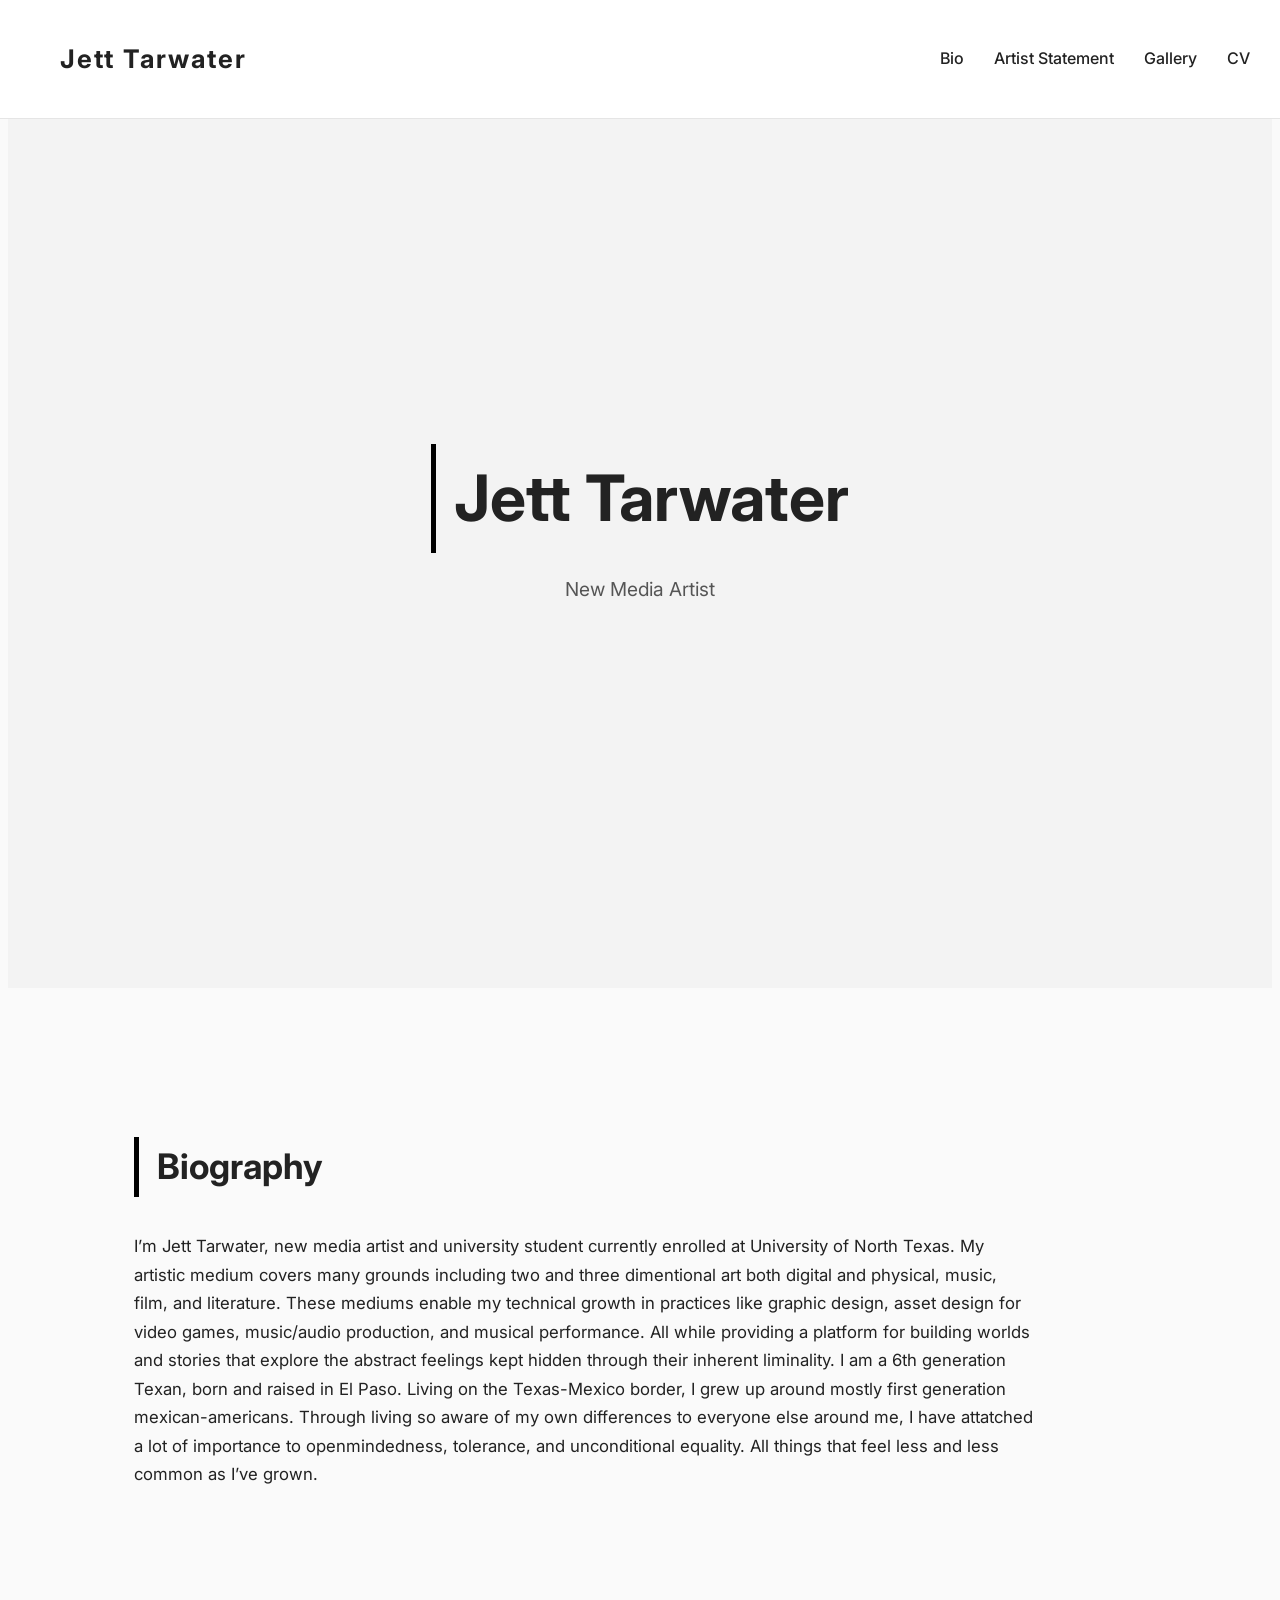
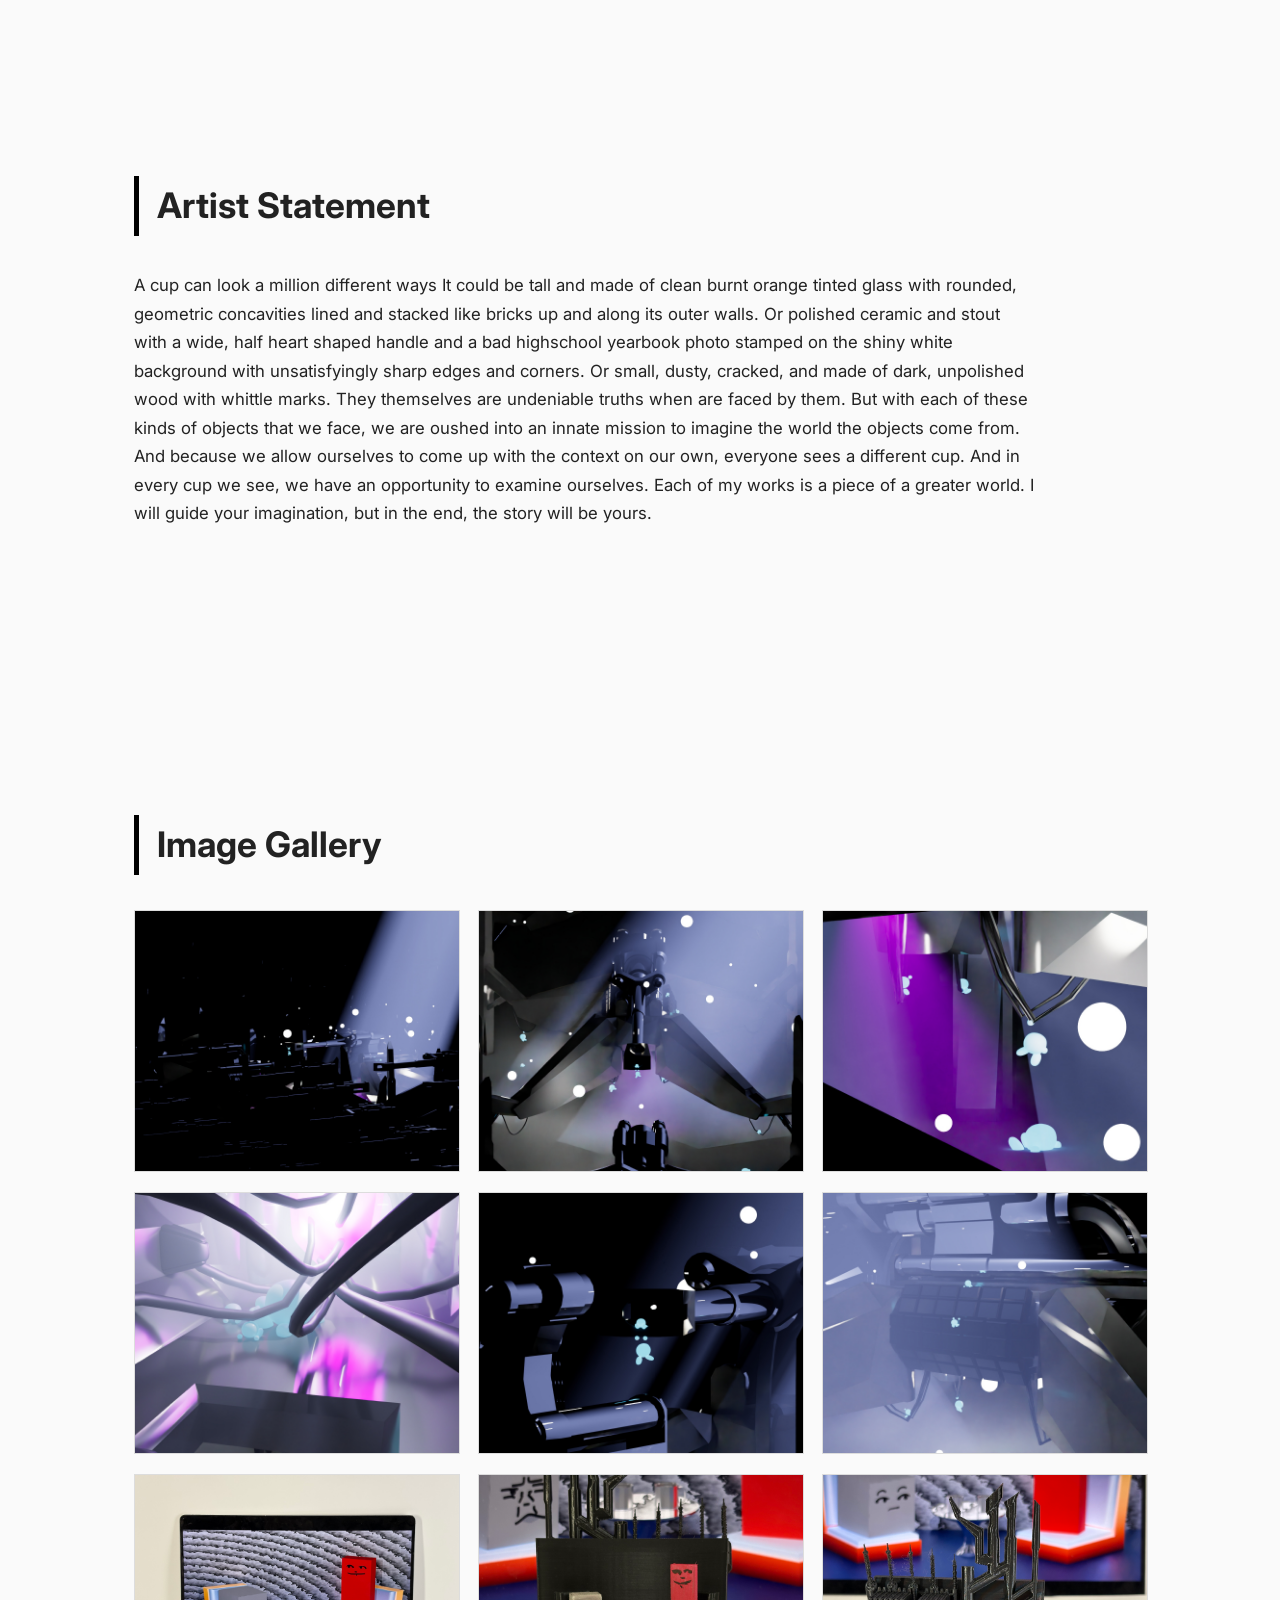
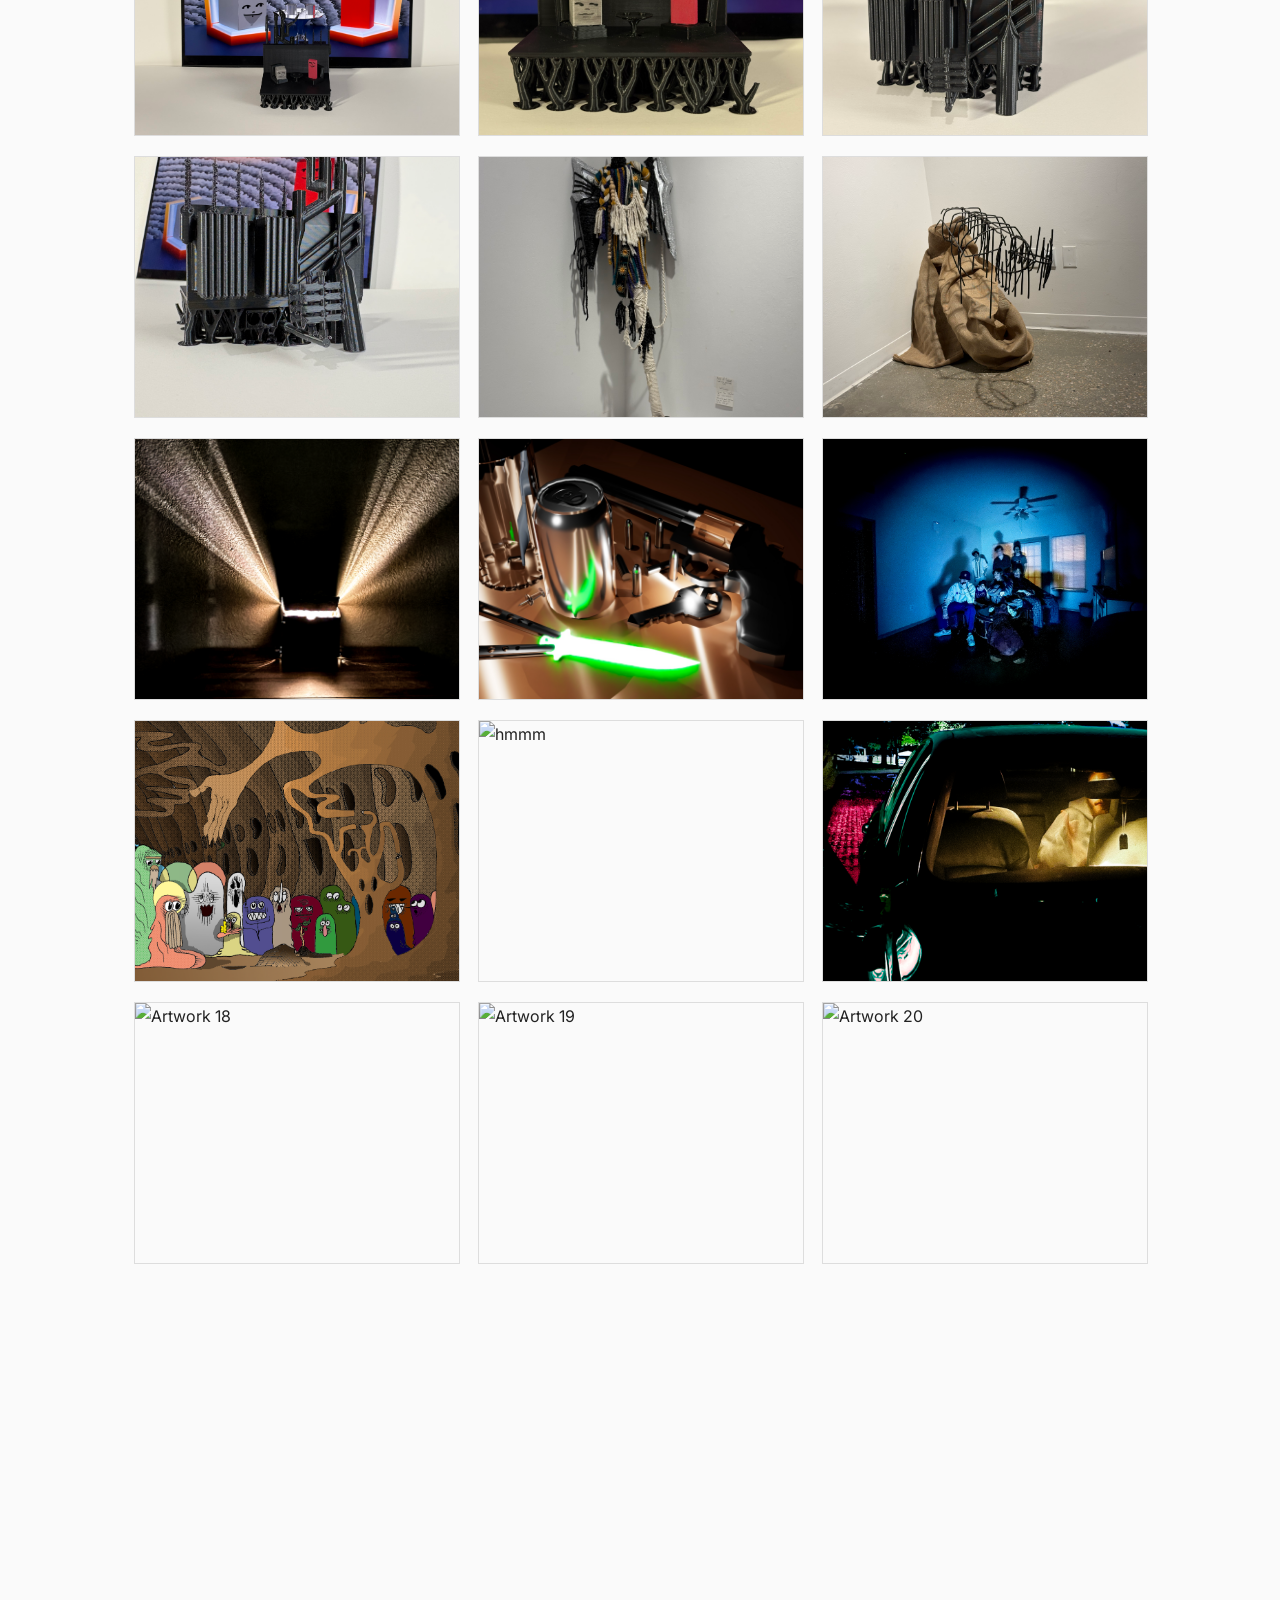
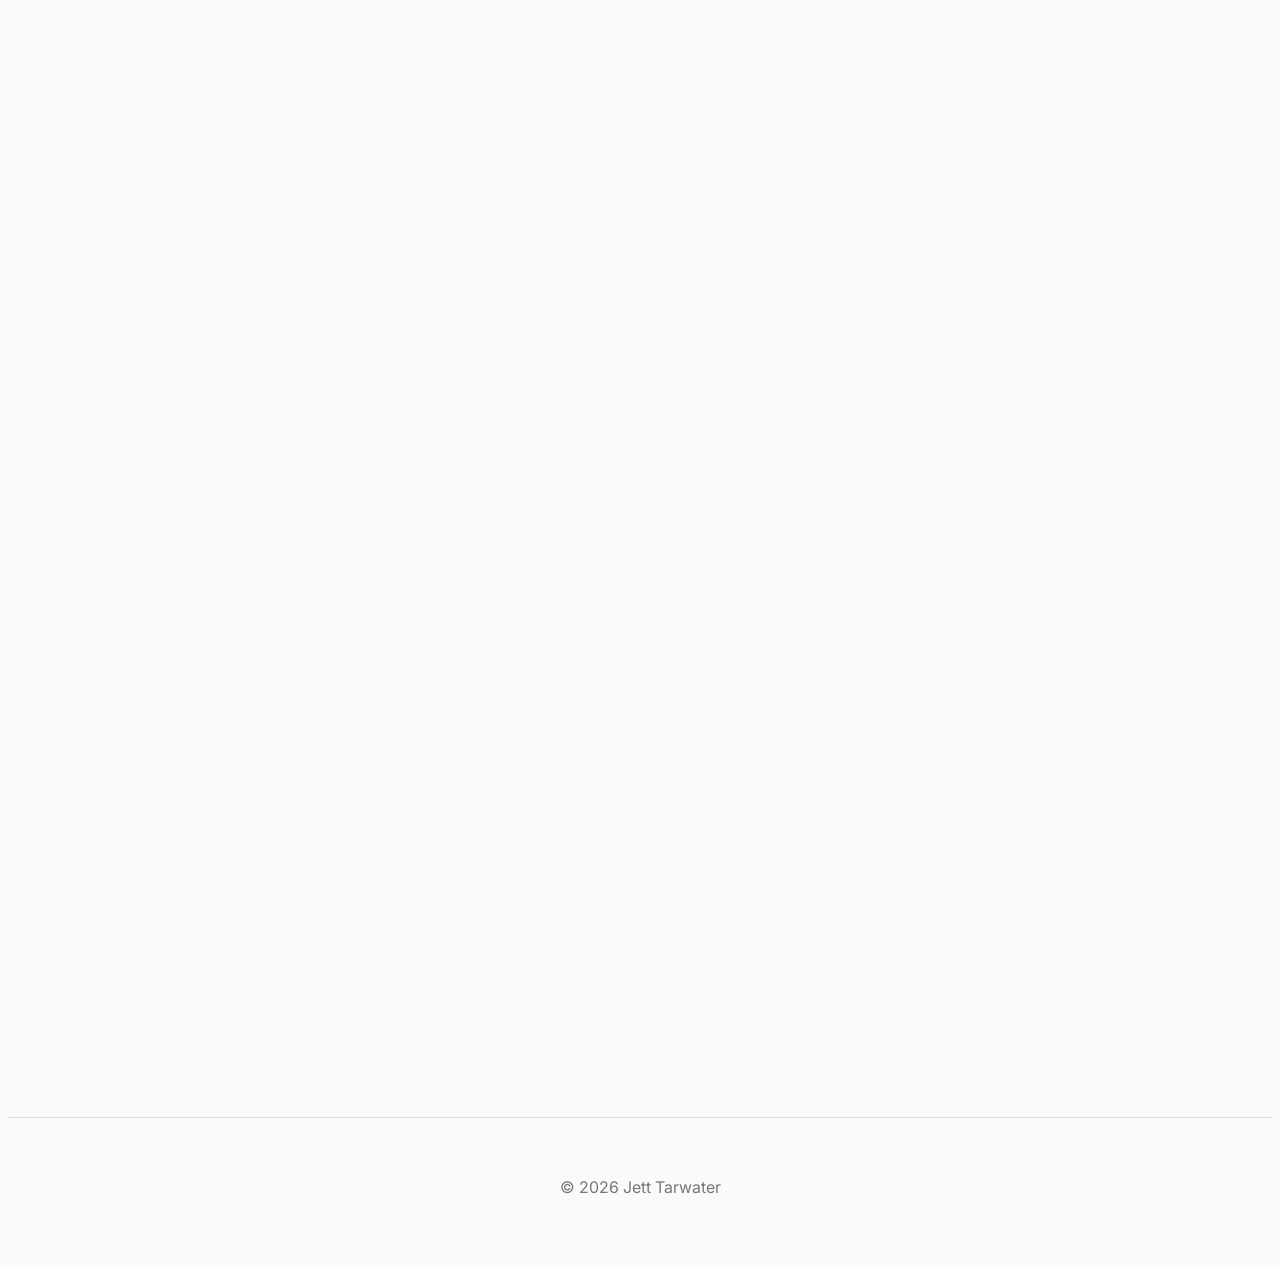
==== index.html @ 40368469 "hmmm work" ====
<!DOCTYPE html>
<html lang="en">
<head>
    <meta charset="UTF-8">
    <meta name="viewport" content="width=device-width, initial-scale=1.0">
    <title>Jett Tarwater | Artist Portfolio</title>

    <link rel="stylesheet" href="style.css">

    <link rel="preconnect" href="https://fonts.googleapis.com">
    <link rel="preconnect" href="https://fonts.gstatic.com" crossorigin>

    <link href="https://fonts.googleapis.com/css2?family=Inter:wght@300;400;600;700&display=swap" rel="stylesheet">
</head>

<body>

<header>

    <h1>Jett Tarwater</h1>

    <nav>

        <a href="#bio">Bio</a>

        <a href="#statement">Artist Statement</a>

        <a href="#gallery">Gallery</a>

        <a href="#cv">CV</a>

        <a href="#contact">Contact</a>

    </nav>

</header>


<section class="hero">

    <div class="hero-text">

        <h2>Jett Tarwater</h2>

        <p>
            New Media Artist
        </p>

    </div>

</section>


<section id="bio">

<h2>Biography</h2>

<p>

I’m Jett Tarwater, new media artist and university student currently 
enrolled at University of North Texas. My artistic medium covers many 
grounds including two and three dimentional art both digital and 
physical, music, film, and literature. These mediums enable my technical 
growth in practices like graphic design, asset design for video games, 
music/audio production, and musical performance. All while providing a
platform for building worlds and stories that explore the abstract 
feelings kept hidden through their inherent liminality.
    
I am a 6th generation Texan, born and raised in El Paso. Living on the 
Texas-Mexico border, I grew up around mostly first generation mexican-americans. 
Through living so aware of my own differences to everyone else around me, 
I have attatched a lot of importance to openmindedness, tolerance, and 
unconditional equality. All things that feel less and less common as
I’ve grown.

</p>

</section>



<section id="statement">

<h2>Artist Statement</h2>

<p>
    A cup can look a million different ways
	It could be tall and made of clean burnt orange tinted glass with rounded, 
    geometric concavities lined and stacked like bricks up and along its outer 
    walls. Or polished ceramic and stout with a wide, half heart shaped handle 
    and a bad highschool yearbook photo stamped on the shiny white background 
    with unsatisfyingly sharp edges and corners. Or small, dusty, cracked, and 
    made of dark, unpolished wood with whittle marks. They themselves are 
    undeniable truths when are faced by them. But with each of these kinds of 
    objects that we face, we are oushed into an innate mission to imagine the 
    world the objects come from. And because we allow ourselves to come up with 
    the context on our own, everyone sees a different cup. And in every cup we 
    see, we have an opportunity to examine ourselves. 

    Each of my works is a piece of a greater world. I will guide your imagination, but in the end, the story will be yours. 

</p>

</section>



<section id="gallery">

<h2>Image Gallery</h2>

<div class="gallery">

<img src="images/LifeInsideTheMachine_cam1.jpg" alt="Life Inside The Machine">

<img src="images/LifeInsideTheMachine_cam2.jpg" alt="Life Inside The Machine">

<img src="images/LifeInsideTheMachine_cam3.jpg" alt="Life Inside The Machine">

<img src="images/LifeInsideTheMachine_cam4.jpg" alt="Life Inside The Machine">

<img src="images/LifeInsideTheMachine_cam5.jpg" alt="Life Inside The Machine">

<img src="images/LifeInsideTheMachine_cam6.jpg" alt="Life Inside The Machine">

<img src="images/IMG_2332 2.jpeg" alt="Recursive Dopamine engine">

<img src="images/IMG_2333 2.jpeg" alt="Recursive Dopamine engine">

<img src="images/IMG_2334 2.jpeg" alt="Recursive Dopamine engine">

<img src="images/IMG_2335 2.jpeg" alt="Recursive Dopamine engine">

<img src="images/IMG_2189.png" alt="Axe of Solace">

<img src="images/SelfPortrait_JettTarwater_2026.jpeg" alt="Self Portait">

<img src="images/Untitled_JettTarwater_2026.jpg" alt="Untitled">

<img src="images/multiObjects_Render1_JettTarwater.jpg" alt="Multiple Objects render">

<img src="images/late night.jpg" alt="late night.jpg">

<img src="images/another seed sown.jpg" alt="Another Seed Sown">

<img src="images/hmmmm.jpg" alt="hmmm">

<img src="images/Ry pic.jpg" alt="Meditations on Photoshop">

<img src="images/art18.jpg" alt="Artwork 18">

<img src="images/art19.jpg" alt="Artwork 19">

<img src="images/art20.jpg" alt="Artwork 20">

</div>

</section>




<section id="cv">

<h2>Curriculum Vitae</h2>

<h3>Education</h3>

<ul>

<li>Highschool Diploma El Paso Highschool</li>



</ul>

<!--
	<h3>Selected Exhibitions</h3>

<ul>

<li>Emerging Artists Showcase — 2026</li>

<li>Contemporary Visions — 2025</li>

<li>Annual Student Exhibition — 2024</li>

</ul>
	-->

<h3>Awards</h3>

<ul>

<li>Louis Armstrong Jazz Award</li>

<li>Highschool Yearbook Most Artistic and Best Taste in Music XD</li>

</ul>

<h3>Skills</h3>

<ul>

<li>The Adobe Creative Suite</li>

<li>Abelton Live</li>

<li>Logic Pro X</li>

<li>Python</li>

<li>Godot</li>

</ul>

</section>



<section id="contact">

<h2>Contact</h2>

<p>Email:</p>

<a href="mailto:jett.tarwater@gmail.com">

jett.tarwater@gmail.com

</a>

</section>


<footer>

<p>

© 2026 Jett Tarwater

</p>

</footer>



<div id="lightbox">

<span id="close">&times;</span>

<img id="lightbox-img">

</div>

<script src="script.js"></script>

</body>
</html>
---- style.css ----
Here is Part 2. Save it as style.css in the same folder as your index.html.

/* ===========================
   Jett Tarwater Portfolio
   style.css
=========================== */

*{
    margin:0;
    padding:0;
    box-sizing:border-box;
}

html{
    scroll-behavior:smooth;
}

body{
    font-family:'Inter',sans-serif;
    background:#fafafa;
    color:#222;
    line-height:1.7;
}

/* ===========================
   Header
=========================== */

header{
    position:fixed;
    top:0;
    left:0;
    width:100%;
    background:white;
    border-bottom:1px solid #e5e5e5;
    display:flex;
    justify-content:space-between;
    align-items:center;
    padding:20px 60px;
    z-index:1000;
}

header h1{
    font-size:1.6rem;
    letter-spacing:2px;
    font-weight:700;
}

nav{
    display:flex;
    gap:30px;
}

nav a{
    color:#222;
    text-decoration:none;
    font-weight:500;
    transition:.3s;
}

nav a:hover{
    color:#777;
}

/* ===========================
   Hero
=========================== */

.hero{
    height:100vh;
    display:flex;
    justify-content:center;
    align-items:center;
    text-align:center;
    background:#f3f3f3;
    padding:40px;
}

.hero h2{
    font-size:4rem;
    margin-bottom:20px;
}

.hero p{
    max-width:700px;
    margin:auto;
    font-size:1.2rem;
    color:#555;
}

/* ===========================
   Sections
=========================== */

section{
    padding:120px 10%;
}

section h2{
    font-size:2.2rem;
    margin-bottom:35px;
    border-left:5px solid black;
    padding-left:18px;
}

section p{
    max-width:900px;
    font-size:1.05rem;
}

/* ===========================
   Gallery
=========================== */

.gallery{
    display:grid;
    grid-template-columns:repeat(auto-fit,minmax(250px,1fr));
    gap:20px;
}

.gallery img{
    width:100%;
    height:260px;
    object-fit:cover;
    cursor:pointer;
    transition:.3s;
    border:1px solid #ddd;
}

.gallery img:hover{
    transform:scale(1.03);
    box-shadow:0 10px 25px rgba(0,0,0,.15);
}

/* ===========================
   CV
=========================== */

#cv h3{
    margin-top:40px;
    margin-bottom:15px;
    font-size:1.4rem;
}

#cv ul{
    margin-left:25px;
}

#cv li{
    margin-bottom:10px;
}

/* ===========================
   Contact
=========================== */

#contact a{
    color:black;
    font-weight:600;
    text-decoration:none;
}

#contact a:hover{
    text-decoration:underline;
}

/* ===========================
   Footer
=========================== */

footer{
    text-align:center;
    padding:40px;
    border-top:1px solid #ddd;
    color:#777;
}

/* ===========================
   Lightbox
=========================== */

#lightbox{
    position:fixed;
    inset:0;
    background:rgba(0,0,0,.9);
    display:none;
    justify-content:center;
    align-items:center;
    z-index:3000;
}

#lightbox img{
    max-width:90%;
    max-height:90%;
}

#close{
    position:absolute;
    top:25px;
    right:40px;
    color:white;
    font-size:48px;
    cursor:pointer;
    user-select:none;
}

/* ===========================
   Fade Animation
=========================== */

.fade{
    opacity:0;
    transform:translateY(40px);
    transition:1s;
}

.fade.show{
    opacity:1;
    transform:translateY(0);
}

/* ===========================
   Buttons
=========================== */

button{
    border:none;
    background:black;
    color:white;
    padding:12px 28px;
    cursor:pointer;
    transition:.3s;
}

button:hover{
    background:#444;
}

/* ===========================
   Links
=========================== */

a{
    transition:.3s;
}

a:hover{
    opacity:.75;
}

/* ===========================
   Typography
=========================== */

h1,
h2,
h3{
    font-weight:700;
}

p{
    margin-bottom:18px;
}

/* ===========================
   Scrollbar
=========================== */

::-webkit-scrollbar{
    width:10px;
}

::-webkit-scrollbar-track{
    background:#f2f2f2;
}

::-webkit-scrollbar-thumb{
    background:#999;
}

::-webkit-scrollbar-thumb:hover{
    background:#666;
}

/* ===========================
   Responsive
=========================== */

@media(max-width:900px){

header{
    flex-direction:column;
    gap:20px;
    padding:20px;
}

nav{
    flex-wrap:wrap;
    justify-content:center;
}

.hero h2{
    font-size:3rem;
}

section{
    padding:100px 8%;
}

.gallery{
    grid-template-columns:repeat(auto-fit,minmax(200px,1fr));
}

}

@media(max-width:600px){

.hero h2{
    font-size:2.3rem;
}

.hero p{
    font-size:1rem;
}

header h1{
    font-size:1.3rem;
}

nav{
    gap:15px;
}

section h2{
    font-size:1.8rem;
}

.gallery img{
    height:200px;
}

}
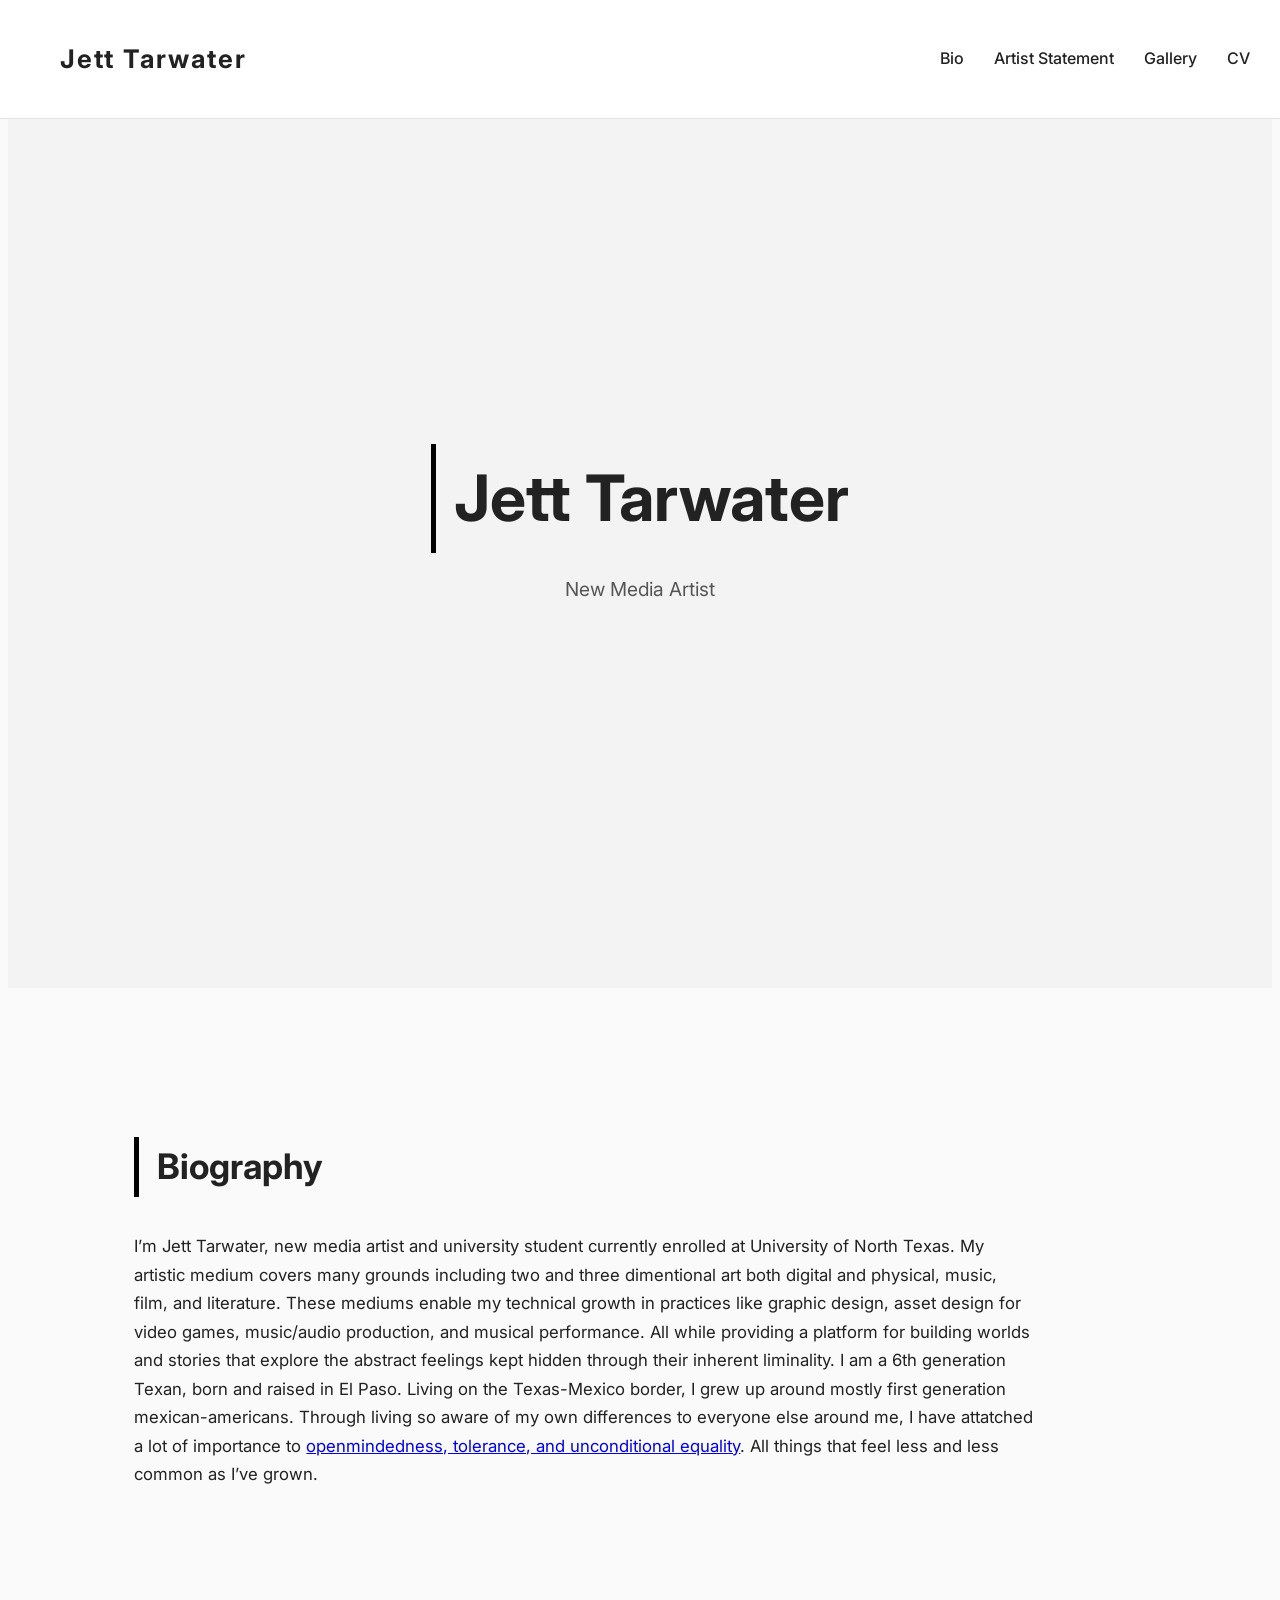
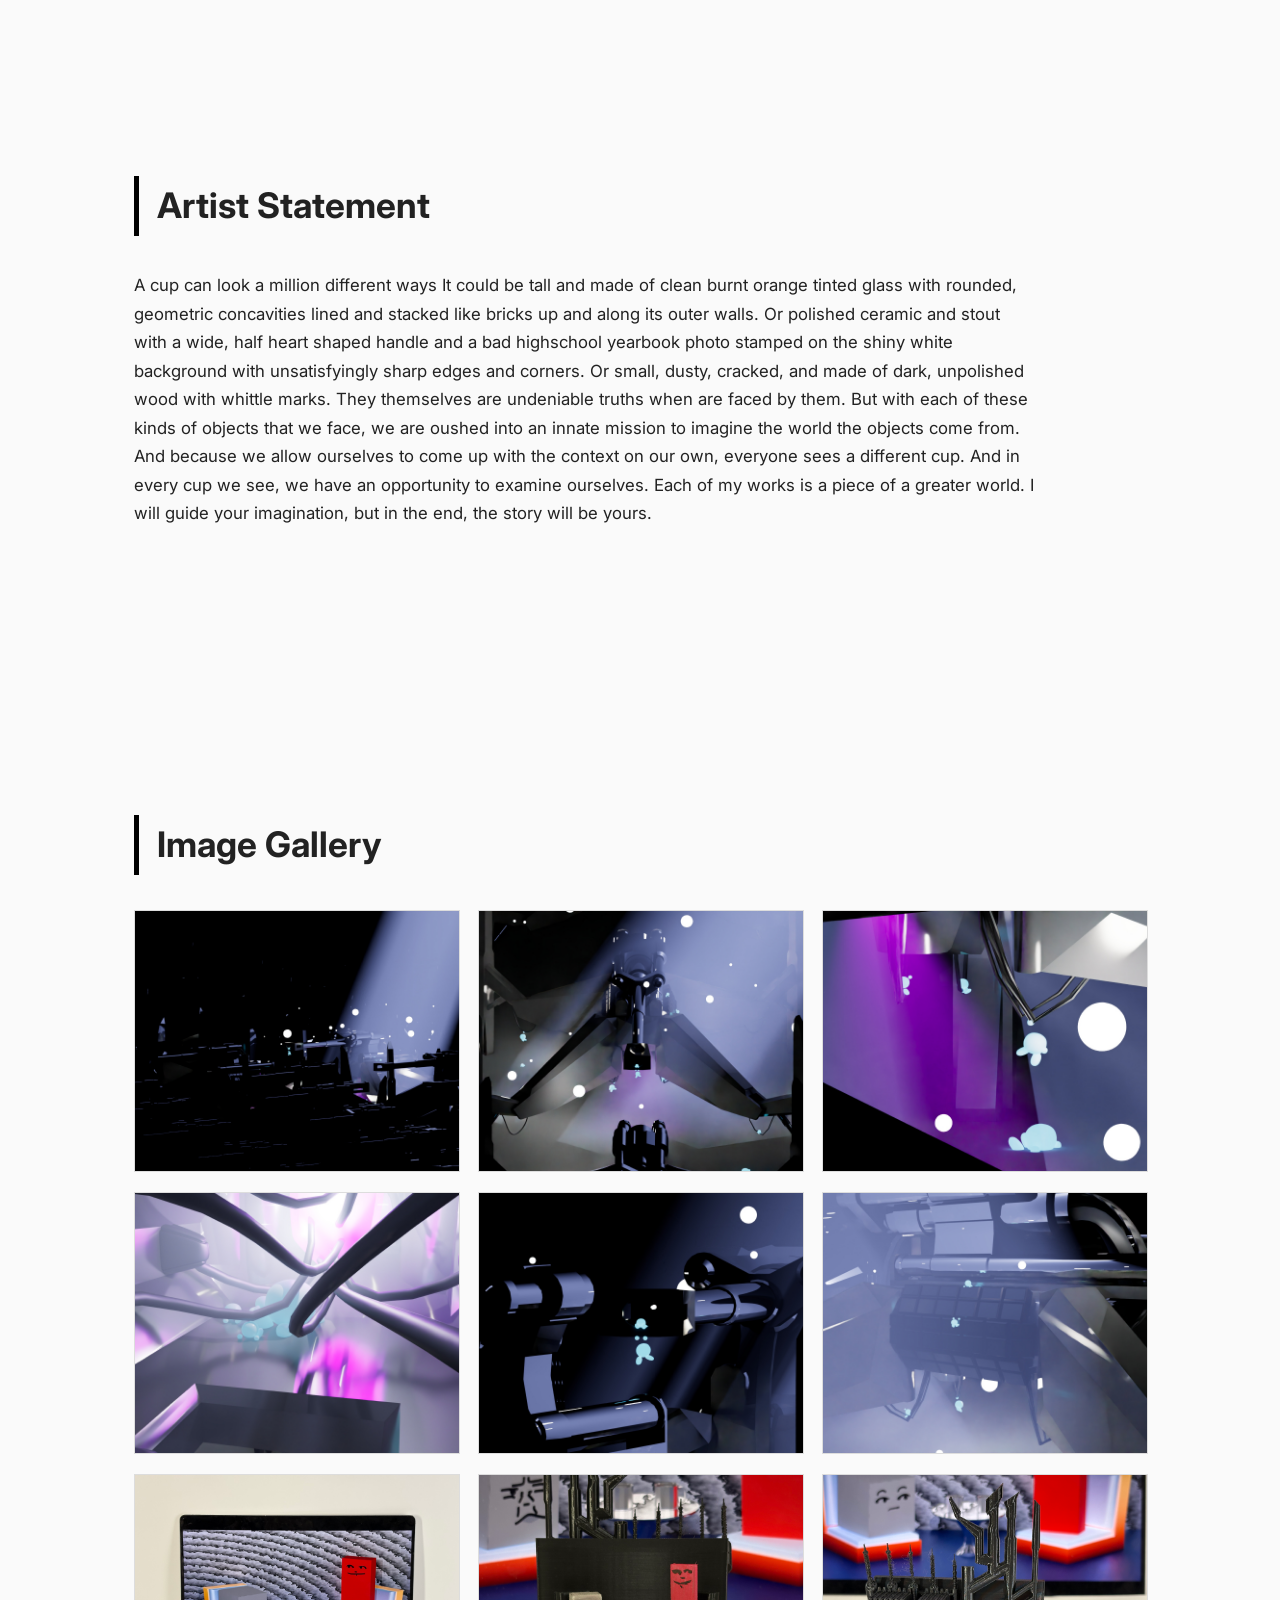
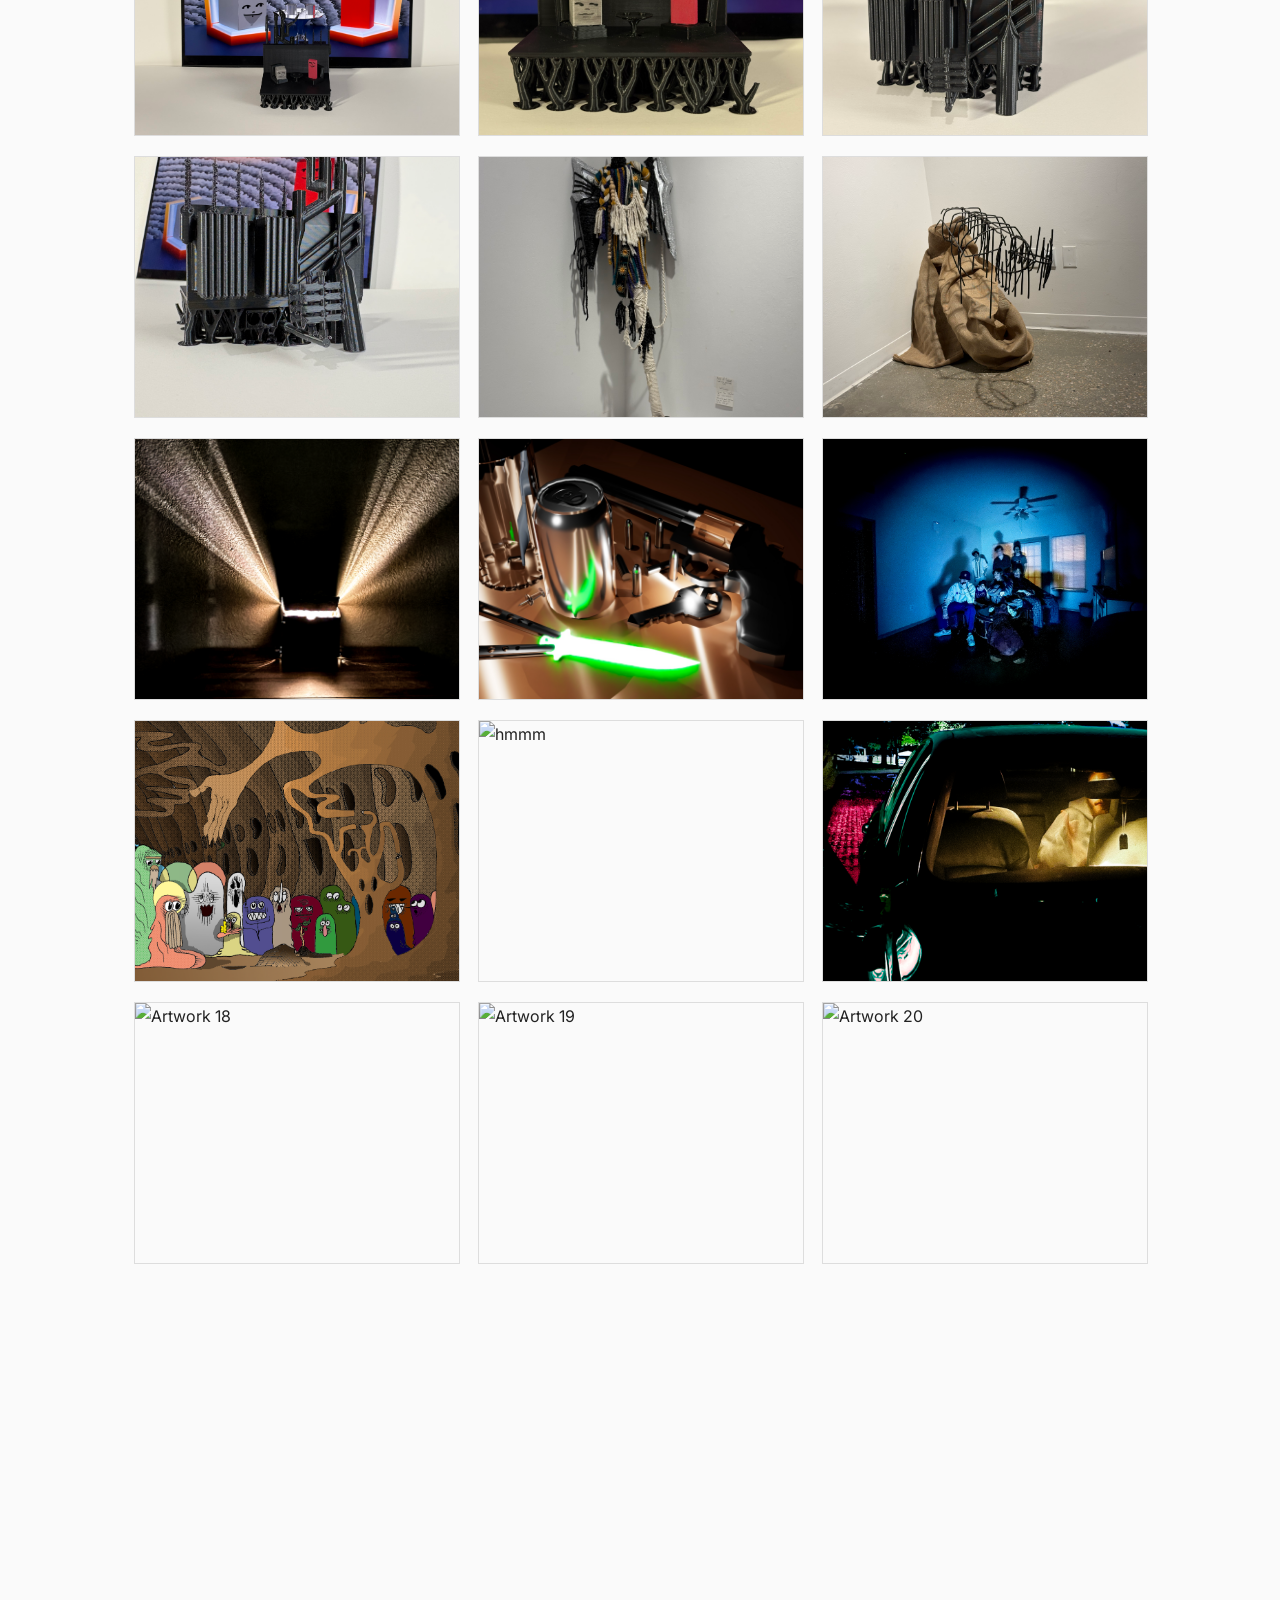
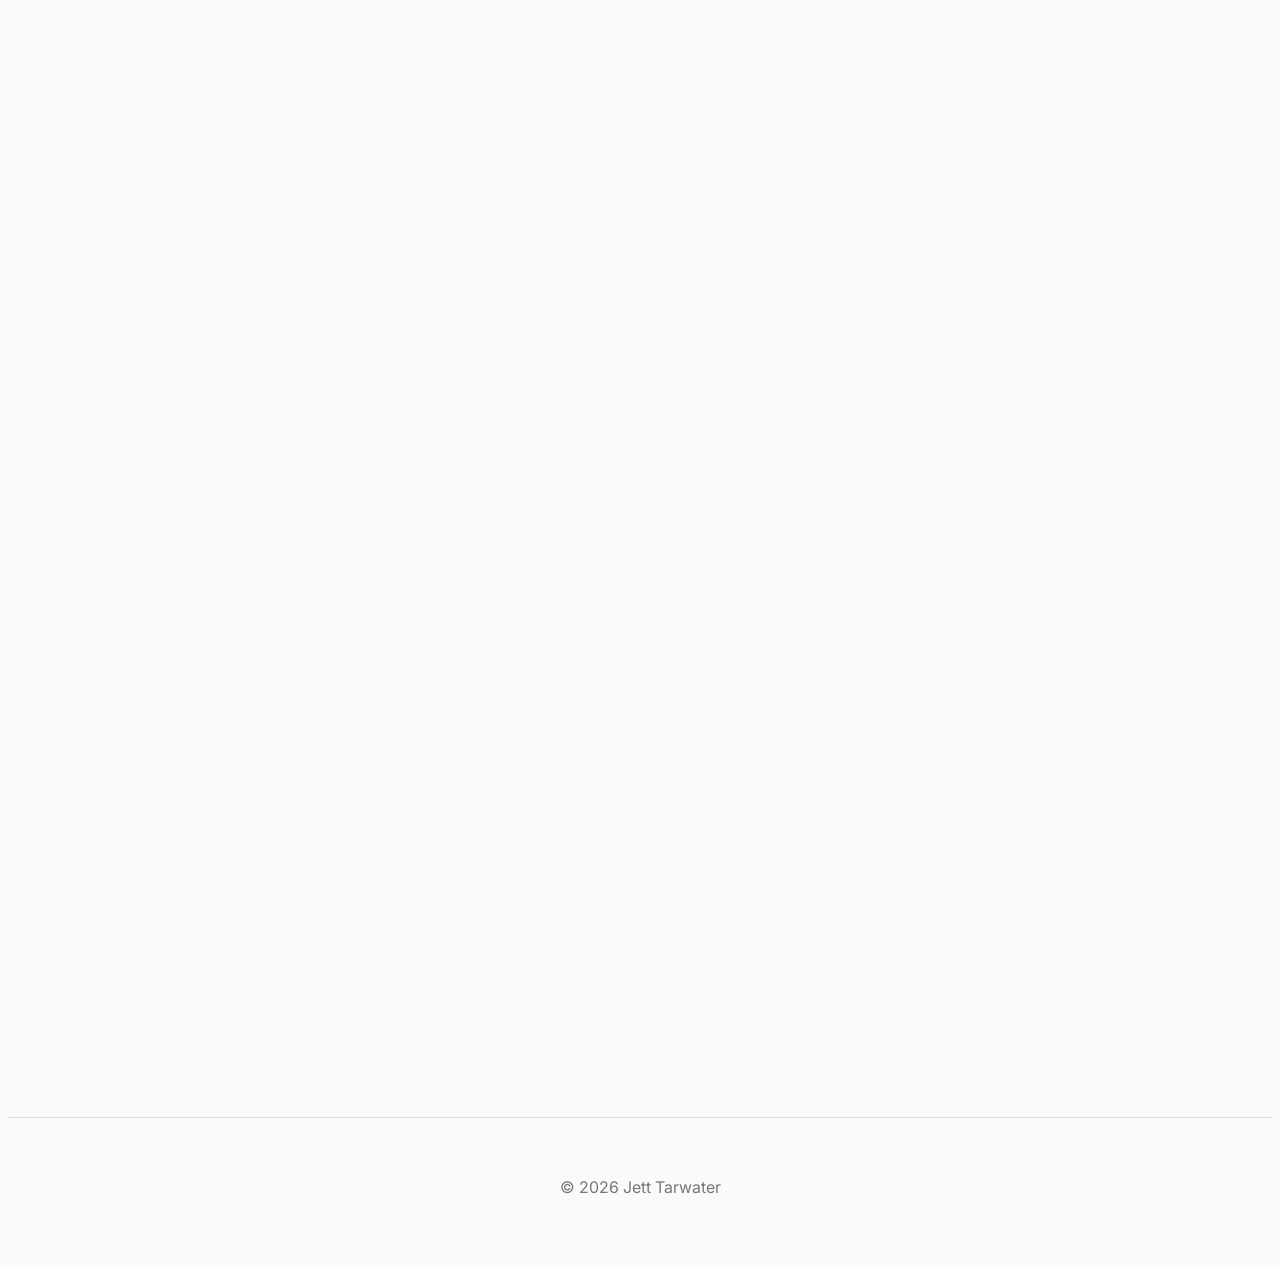
==== commit 87a485fd: "secret!!!!" ====
--- a/index.html
+++ b/index.html
@@ -69,8 +69,8 @@
 I am a 6th generation Texan, born and raised in El Paso. Living on the 
 Texas-Mexico border, I grew up around mostly first generation mexican-americans. 
 Through living so aware of my own differences to everyone else around me, 
-I have attatched a lot of importance to openmindedness, tolerance, and 
-unconditional equality. All things that feel less and less common as
+I have attatched a lot of importance to <a href="about.html" target="_blank">openmindedness, tolerance, and 
+unconditional equality</a>. All things that feel less and less common as
 I’ve grown.
 
 </p>
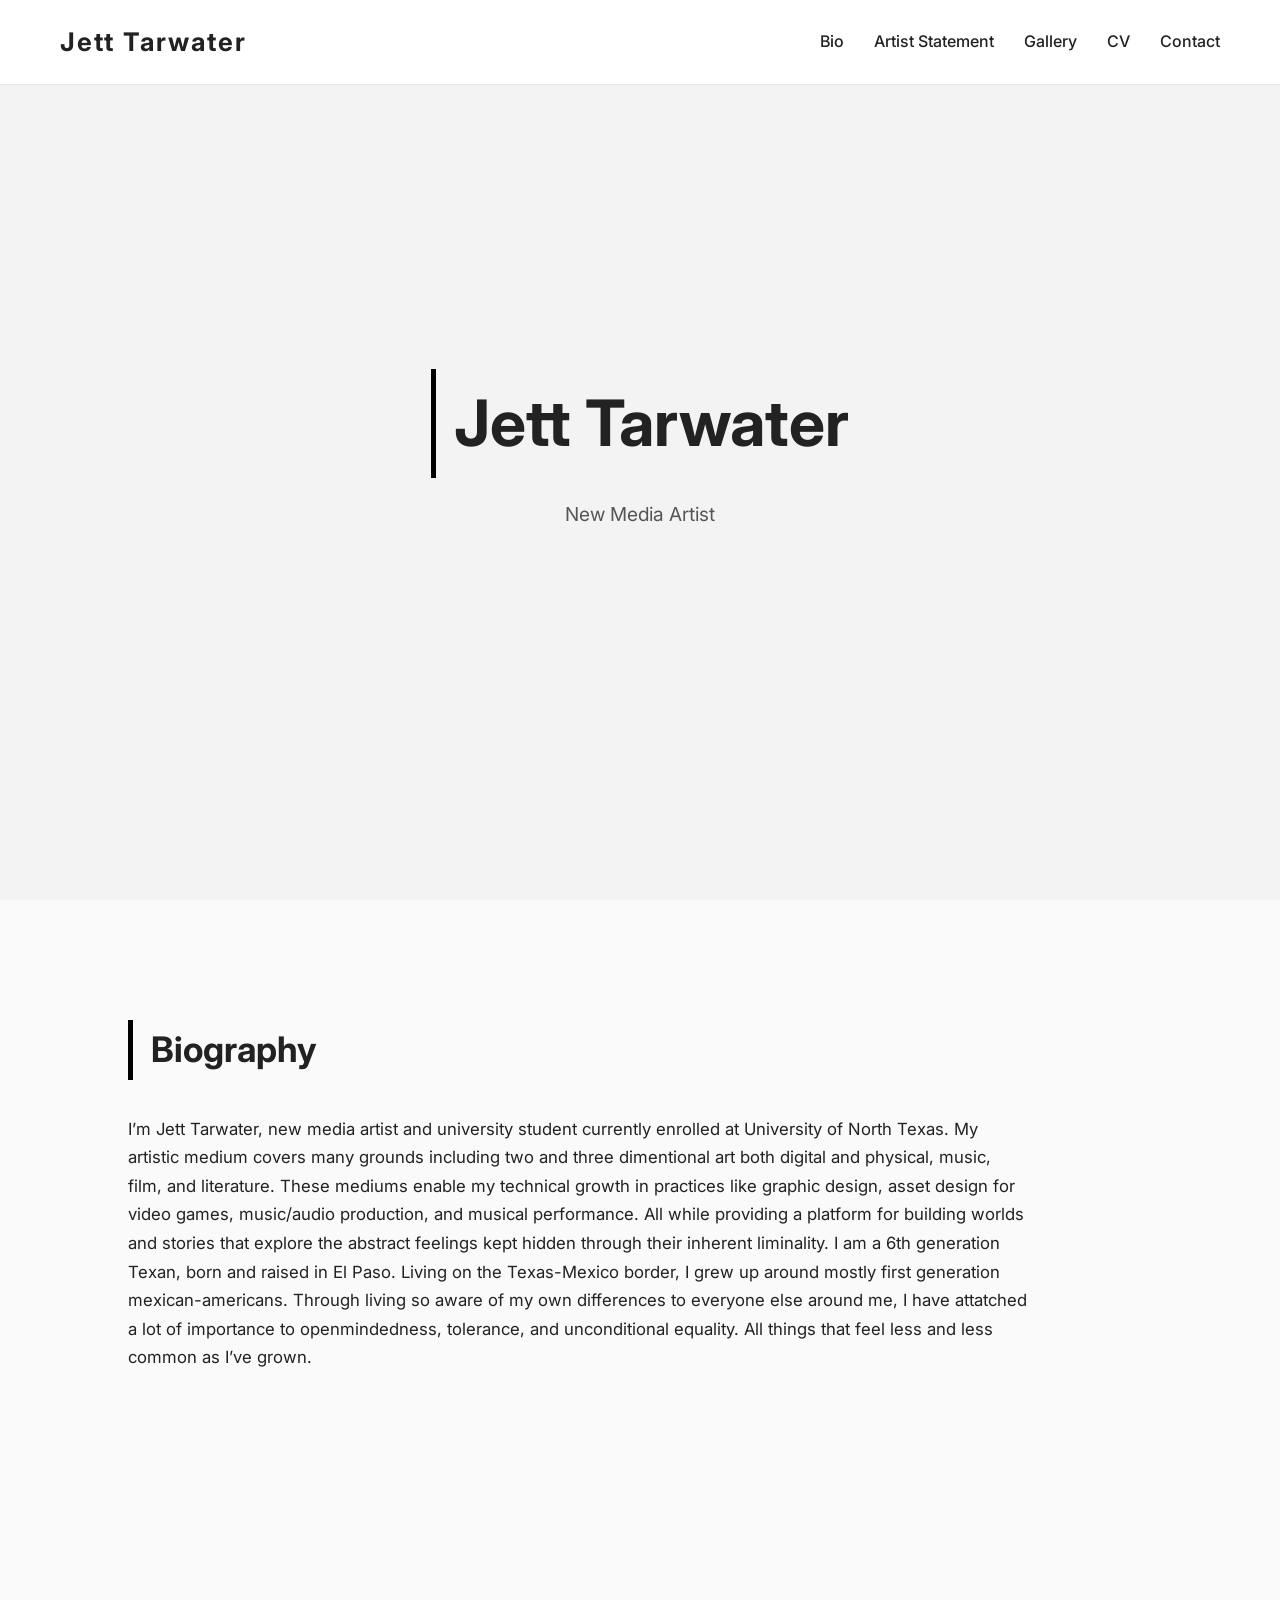
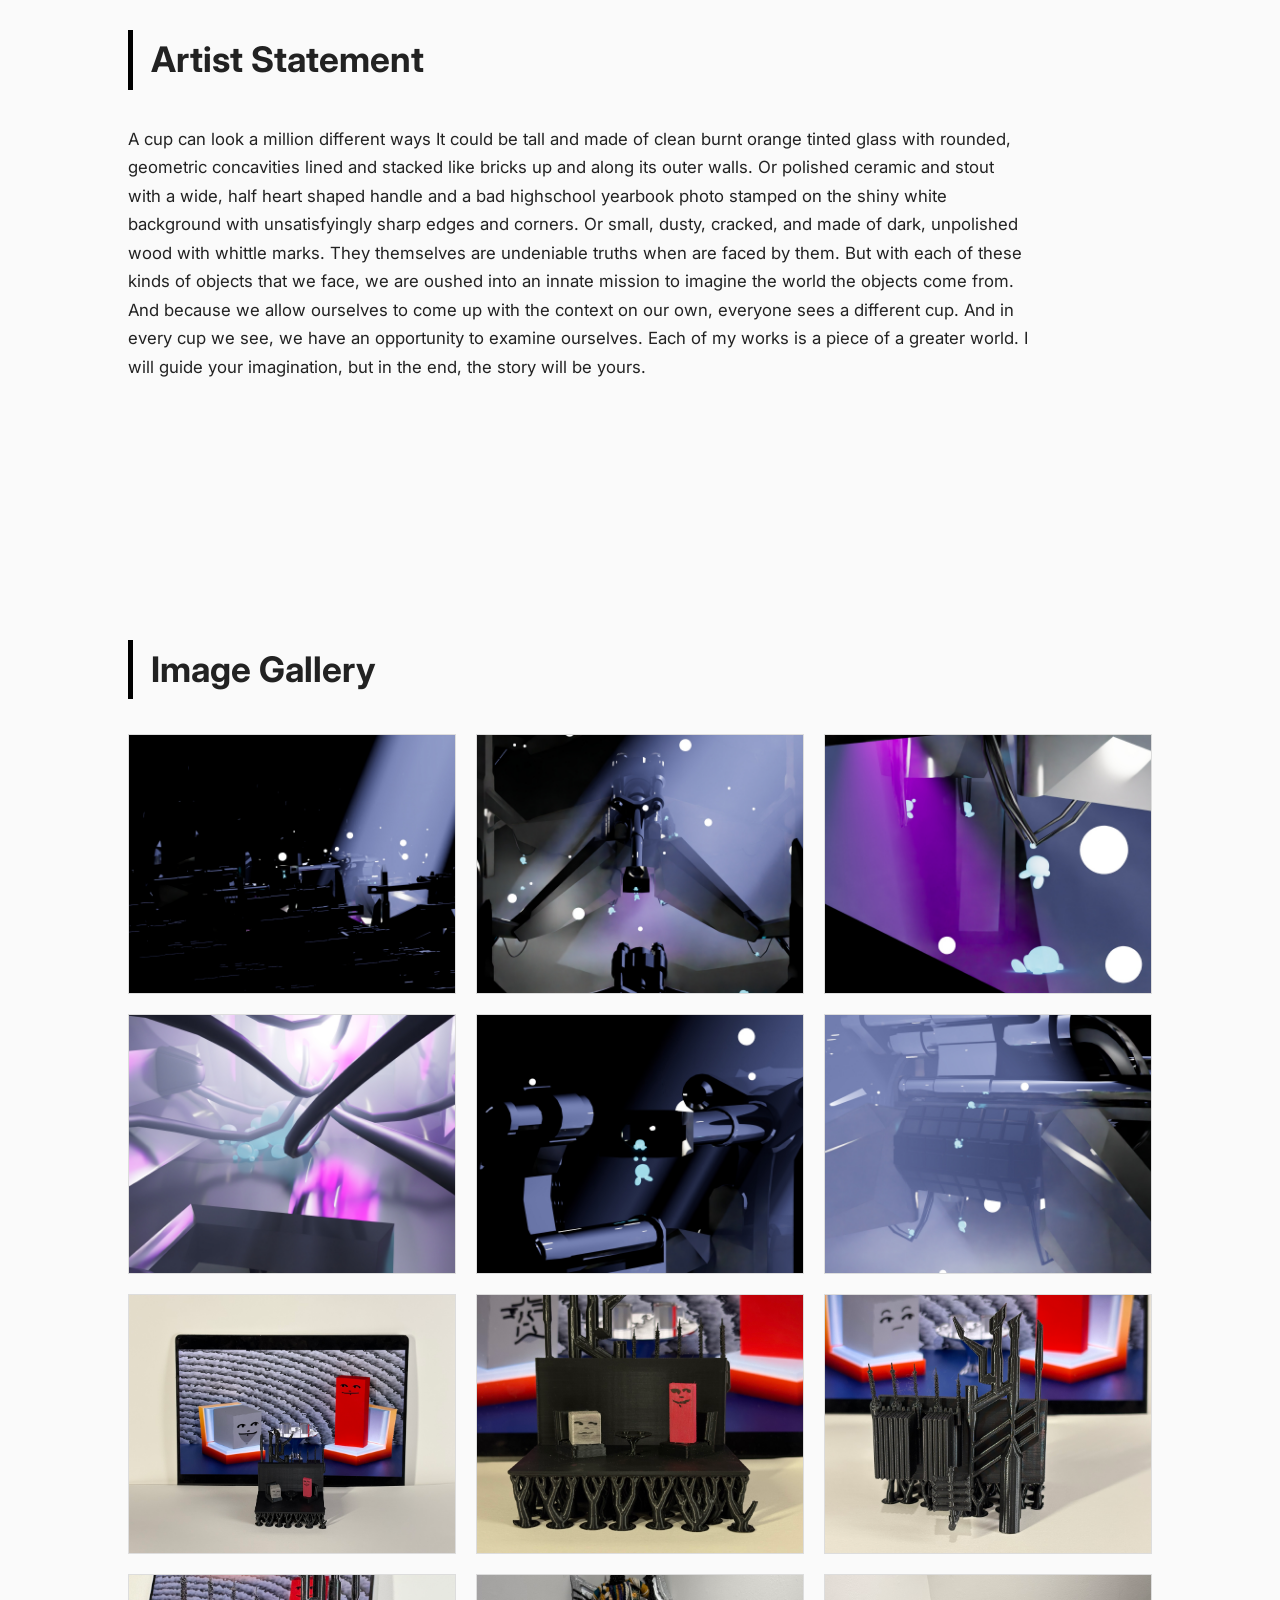
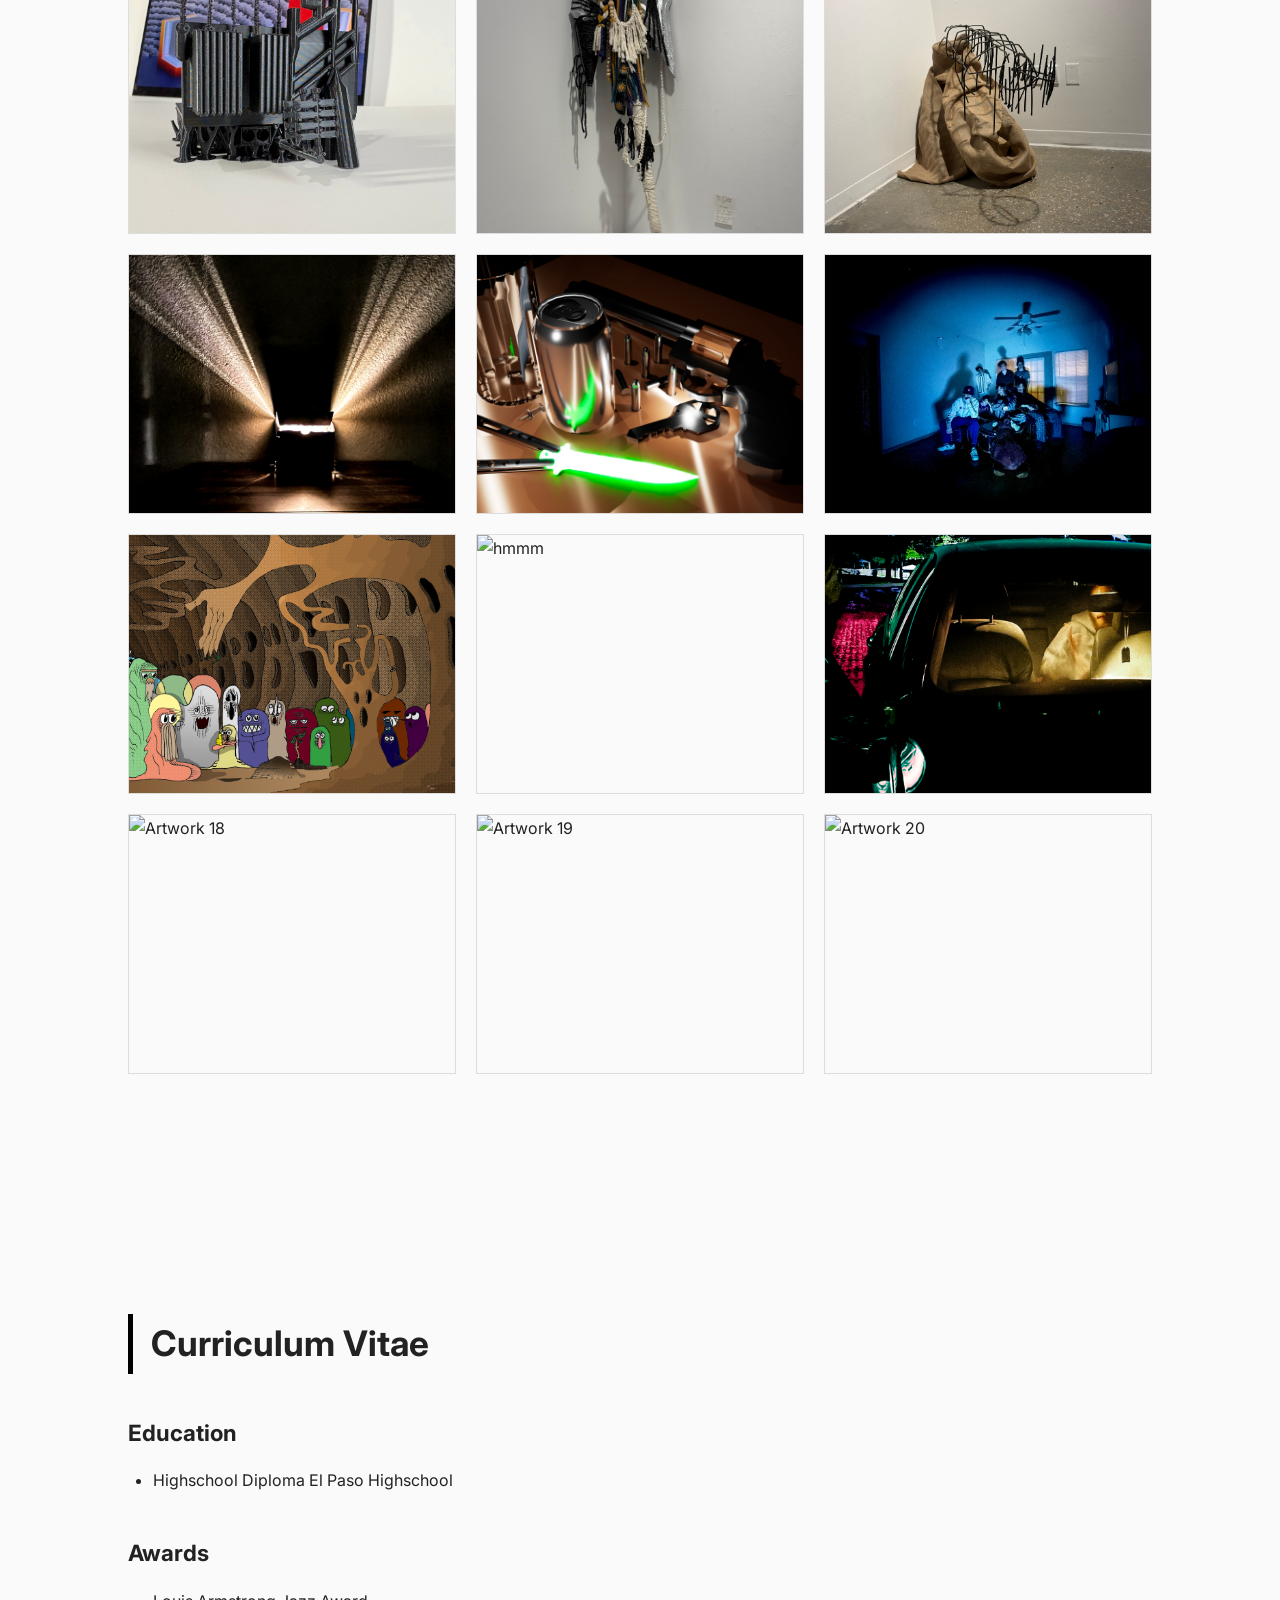
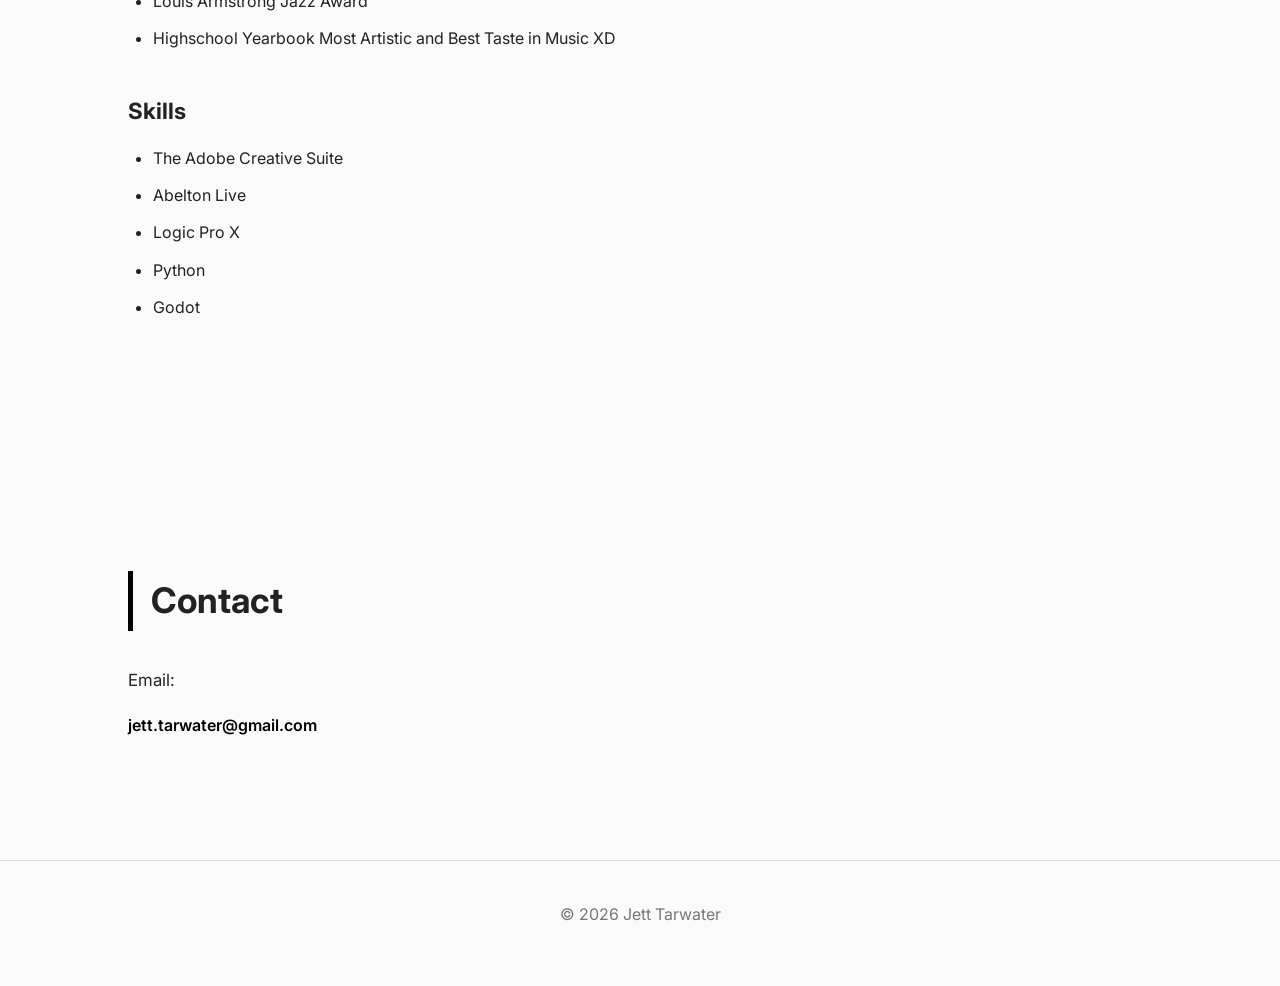
==== commit 5eb5c87a: "hidden link moment" ====
--- a/index.html
+++ b/index.html
@@ -69,7 +69,7 @@
 I am a 6th generation Texan, born and raised in El Paso. Living on the 
 Texas-Mexico border, I grew up around mostly first generation mexican-americans. 
 Through living so aware of my own differences to everyone else around me, 
-I have attatched a lot of importance to <a href="about.html" target="_blank">openmindedness, tolerance, and 
+I have attatched a lot of importance to <a href="lerp.html" class="hidden-link" target="_blank">openmindedness, tolerance, and 
 unconditional equality</a>. All things that feel less and less common as
 I’ve grown.
 
--- a/style.css
+++ b/style.css
@@ -1,4 +1,3 @@
-Here is Part 2. Save it as style.css in the same folder as your index.html.
 
 /* ===========================
    Jett Tarwater Portfolio
@@ -108,6 +107,12 @@
     font-size:1.05rem;
 }
 
+.hidden-link {
+    color: inherit;            /* Matches the color of the surrounding body text */
+    text-decoration: none;     /* Removes the default underline */
+    cursor: default;           /* Prevents the cursor from changing to a hand pointer */
+}
+
 /* ===========================
    Gallery
 =========================== */
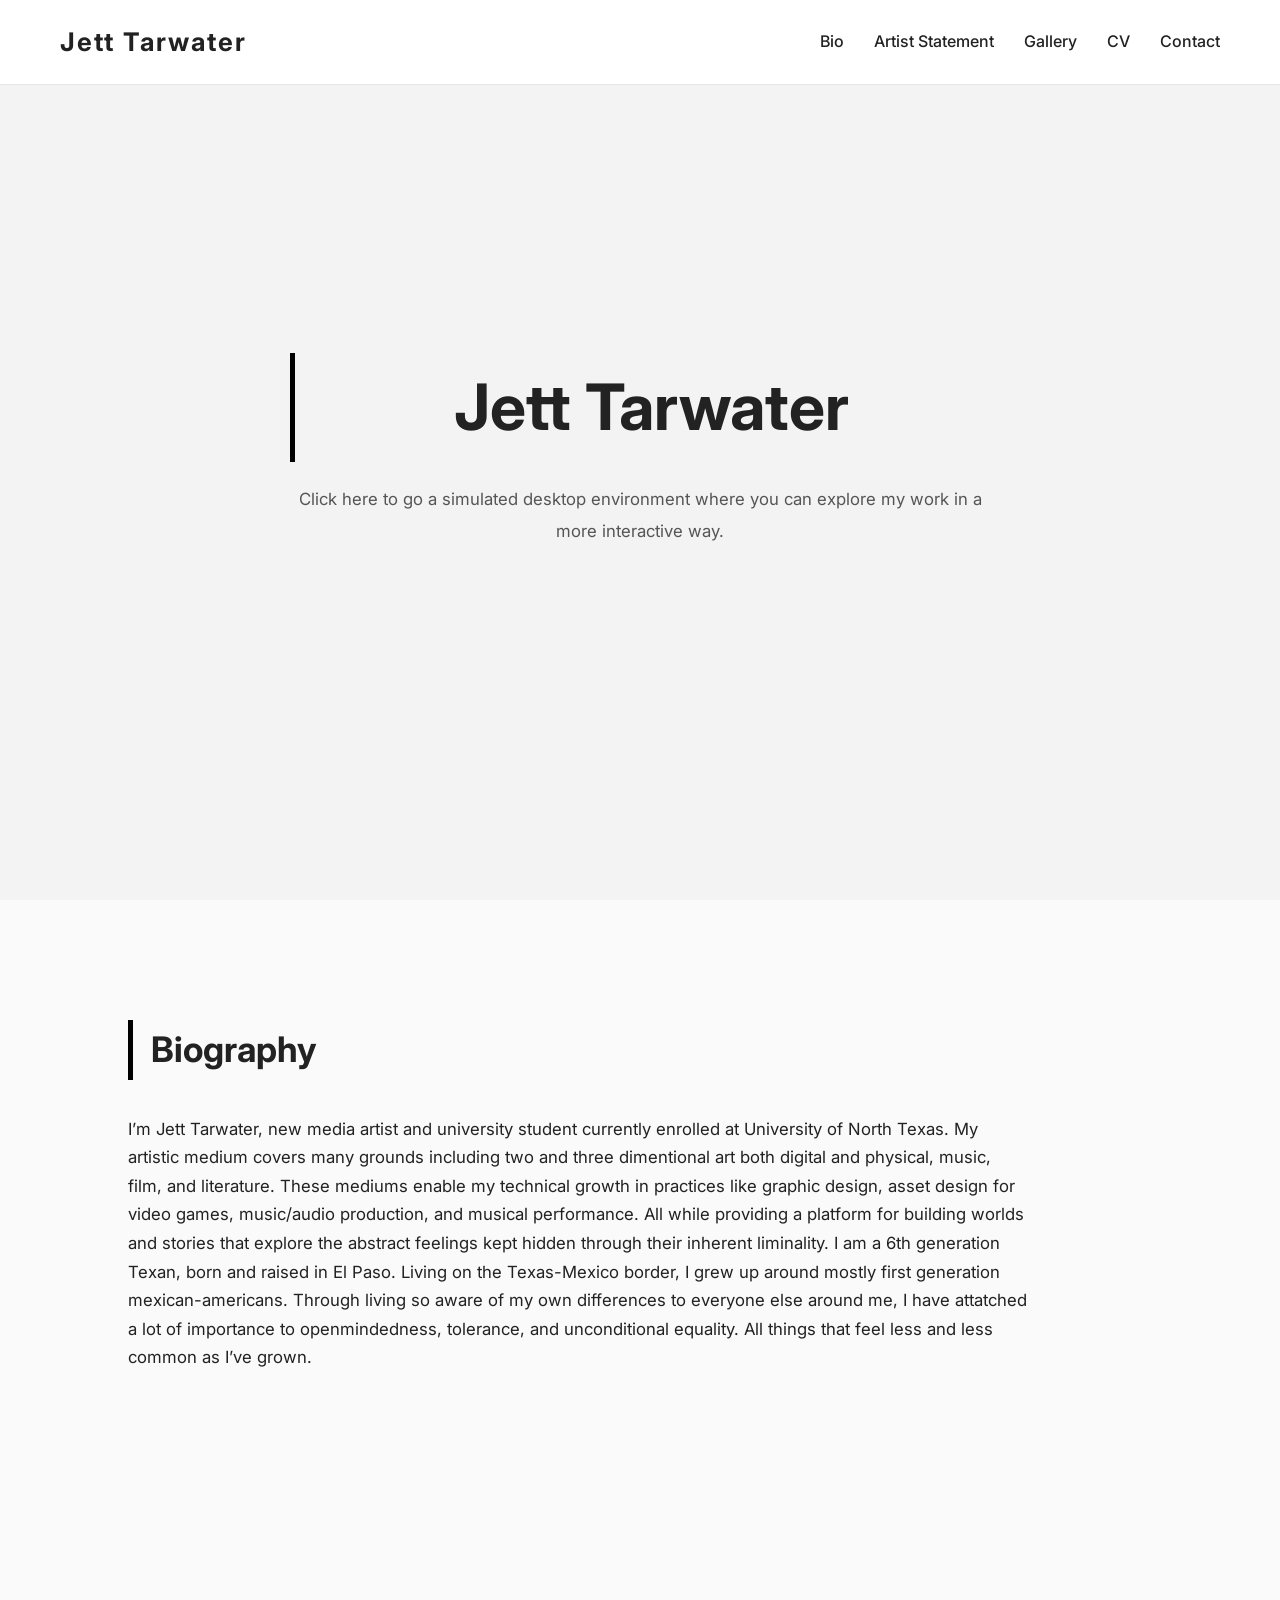
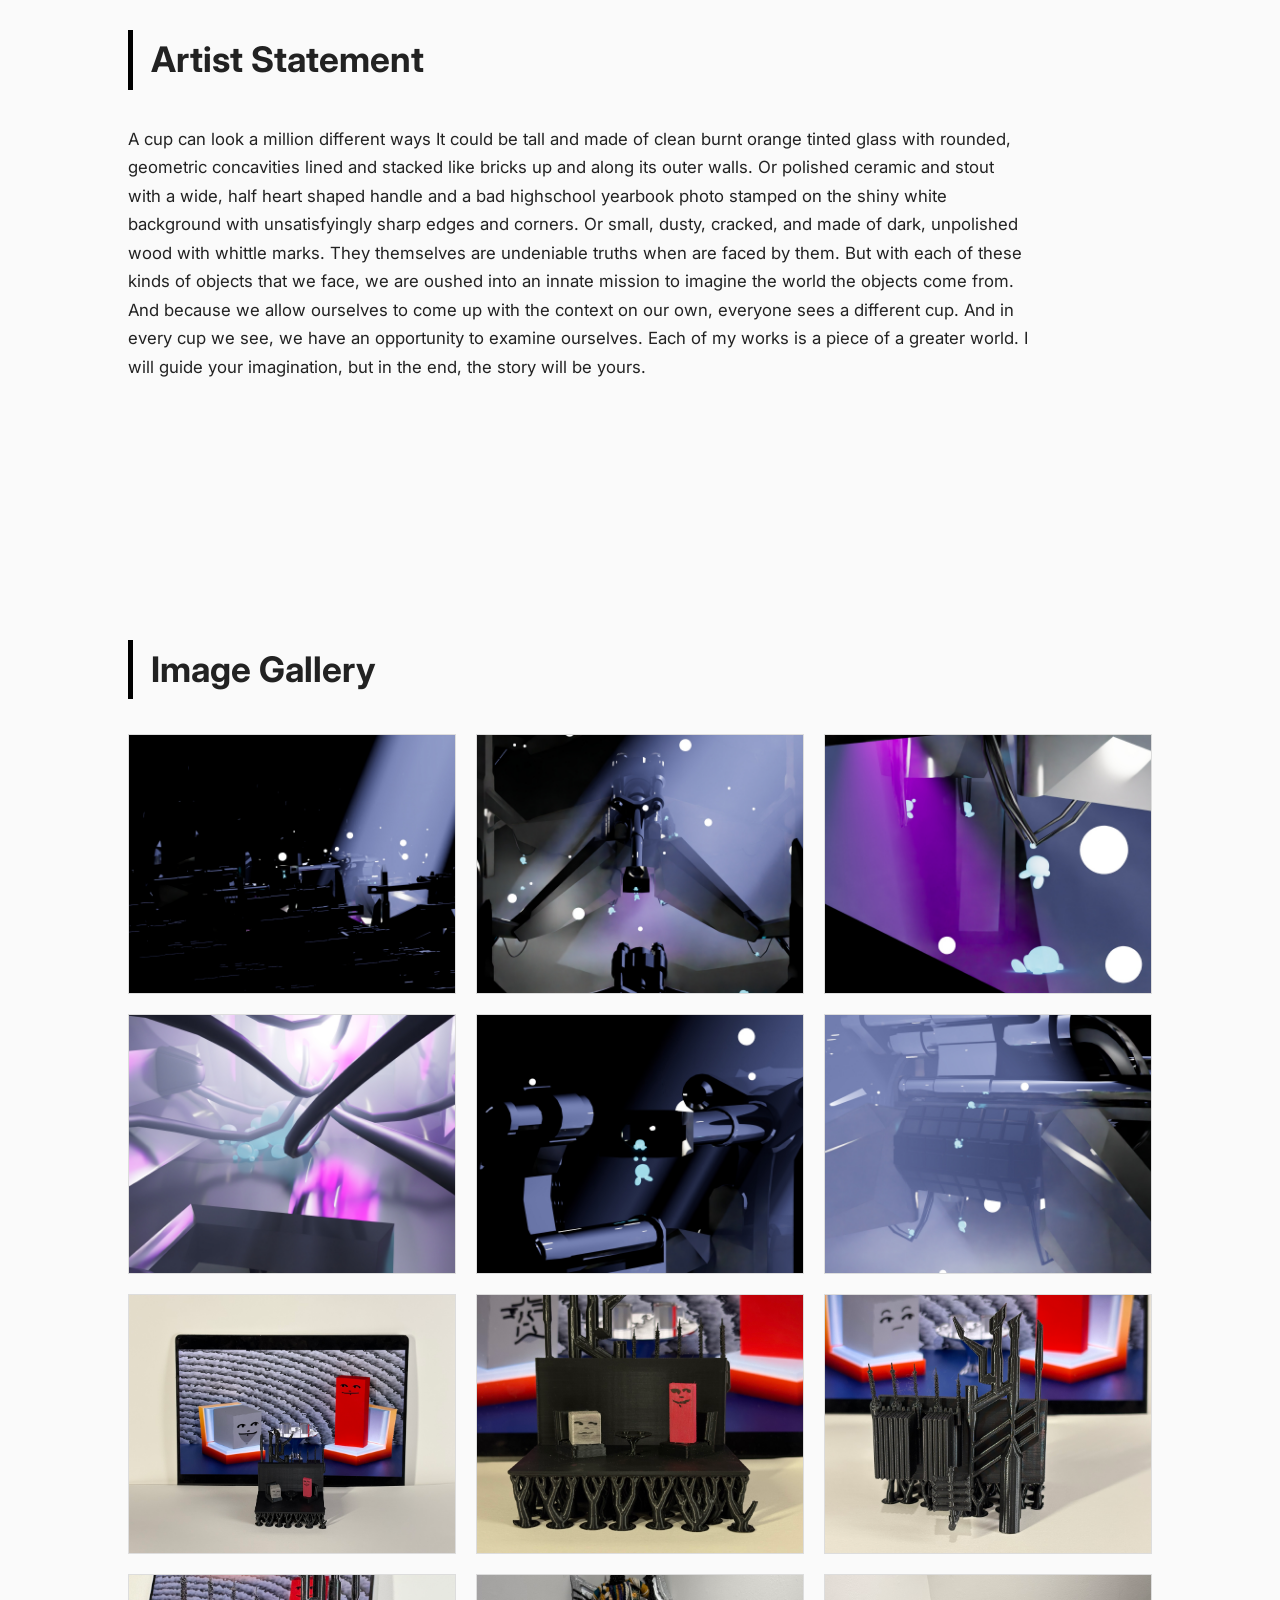
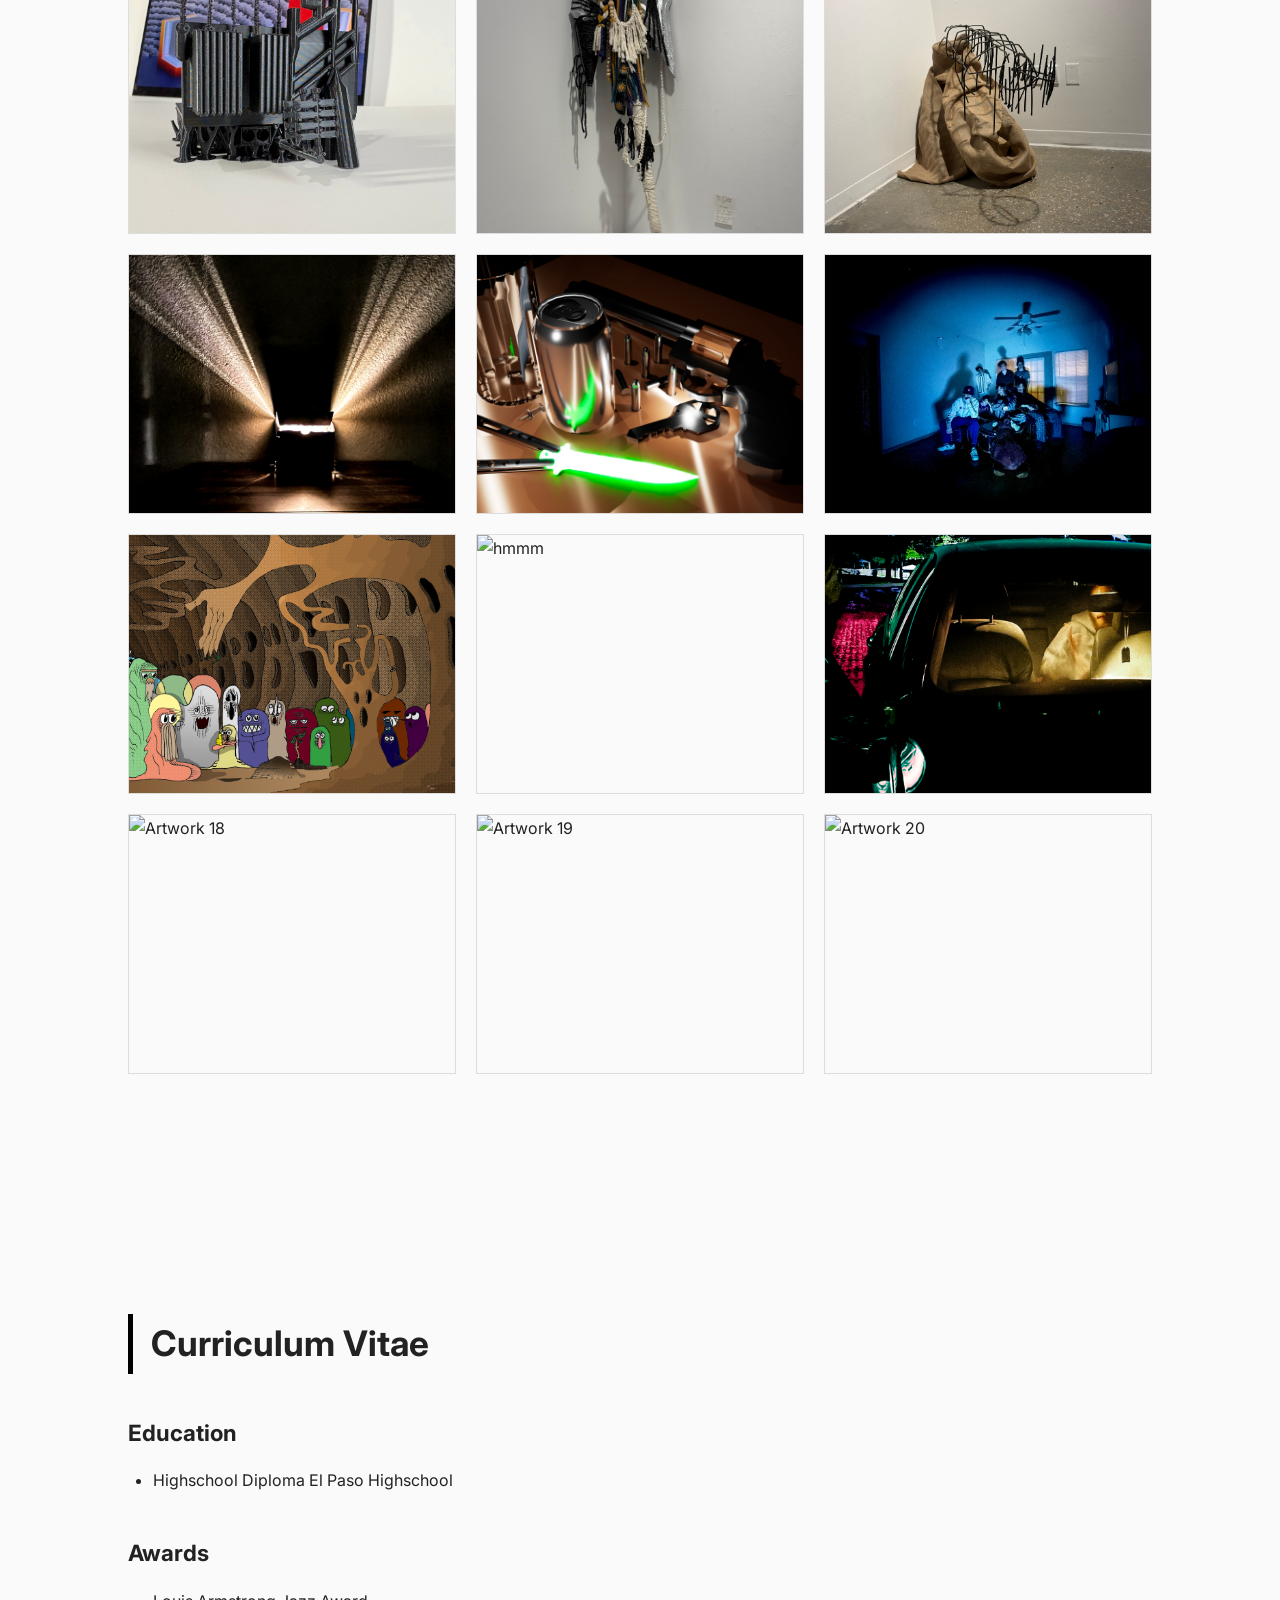
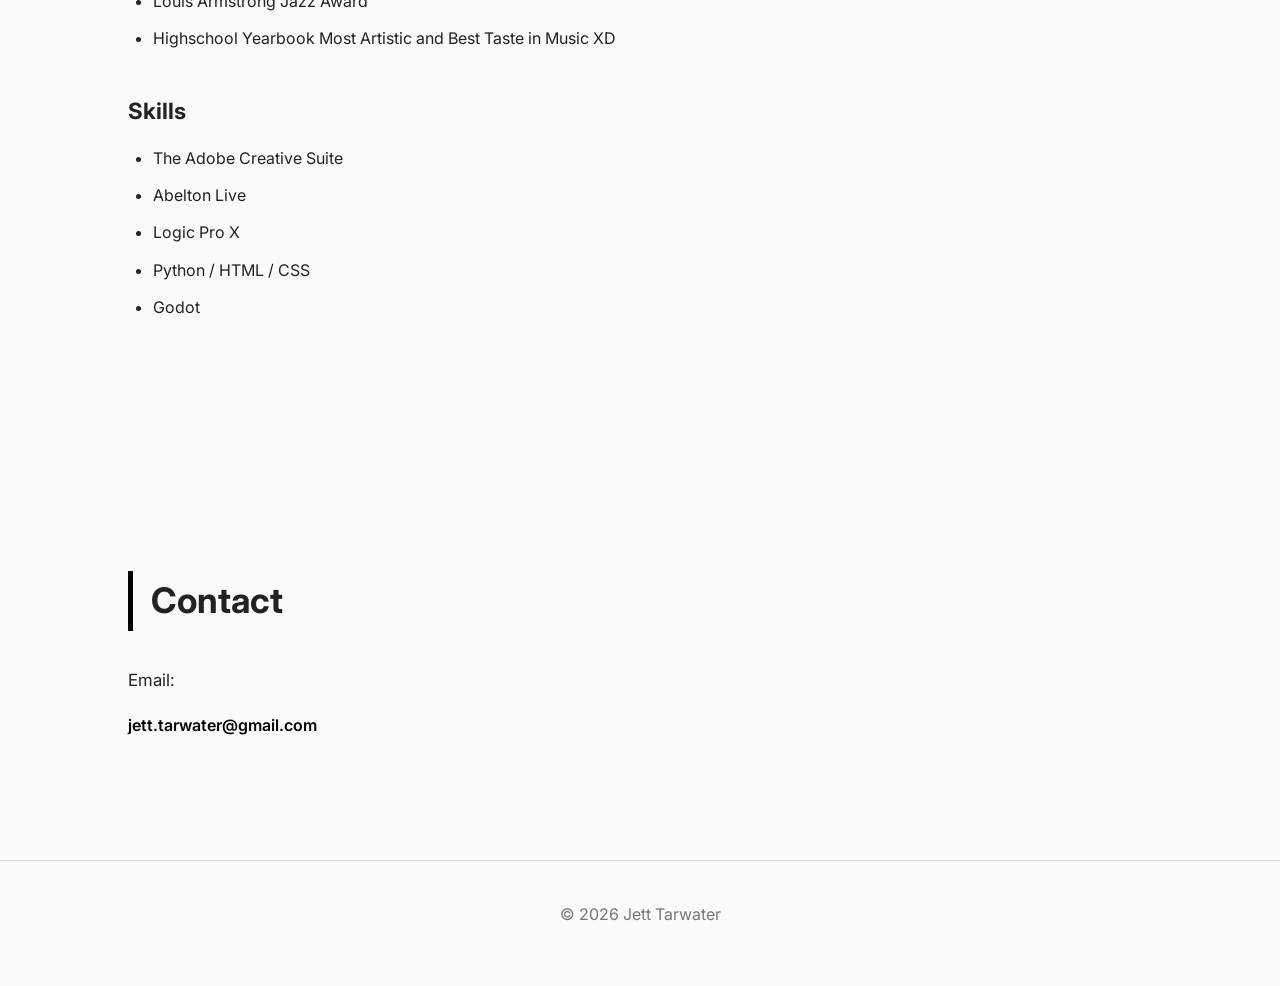
==== commit 3dd5a0b2: "minor changes all code" ====
--- a/index.html
+++ b/index.html
@@ -43,7 +43,7 @@
         <h2>Jett Tarwater</h2>
 
         <p>
-            New Media Artist
+            <a href="https://jetttarwater.github.io/" class="hidden-link" target="_blank">Click here to go a simulated desktop environment where you can explore my work in a more interactive way.</a> 
         </p>
 
     </div>
@@ -208,7 +208,7 @@
 
 <li>Logic Pro X</li>
 
-<li>Python</li>
+<li>Python / HTML / CSS</li>
 
 <li>Godot</li>
 
--- a/style.css
+++ b/style.css
@@ -107,7 +107,13 @@
     font-size:1.05rem;
 }
 
+/* ===========================
+   hidden link ;)
+=========================== */
+
 .hidden-link {
+    max-width:900px;
+    font-size:1.05rem;
     color: inherit;            /* Matches the color of the surrounding body text */
     text-decoration: none;     /* Removes the default underline */
     cursor: default;           /* Prevents the cursor from changing to a hand pointer */
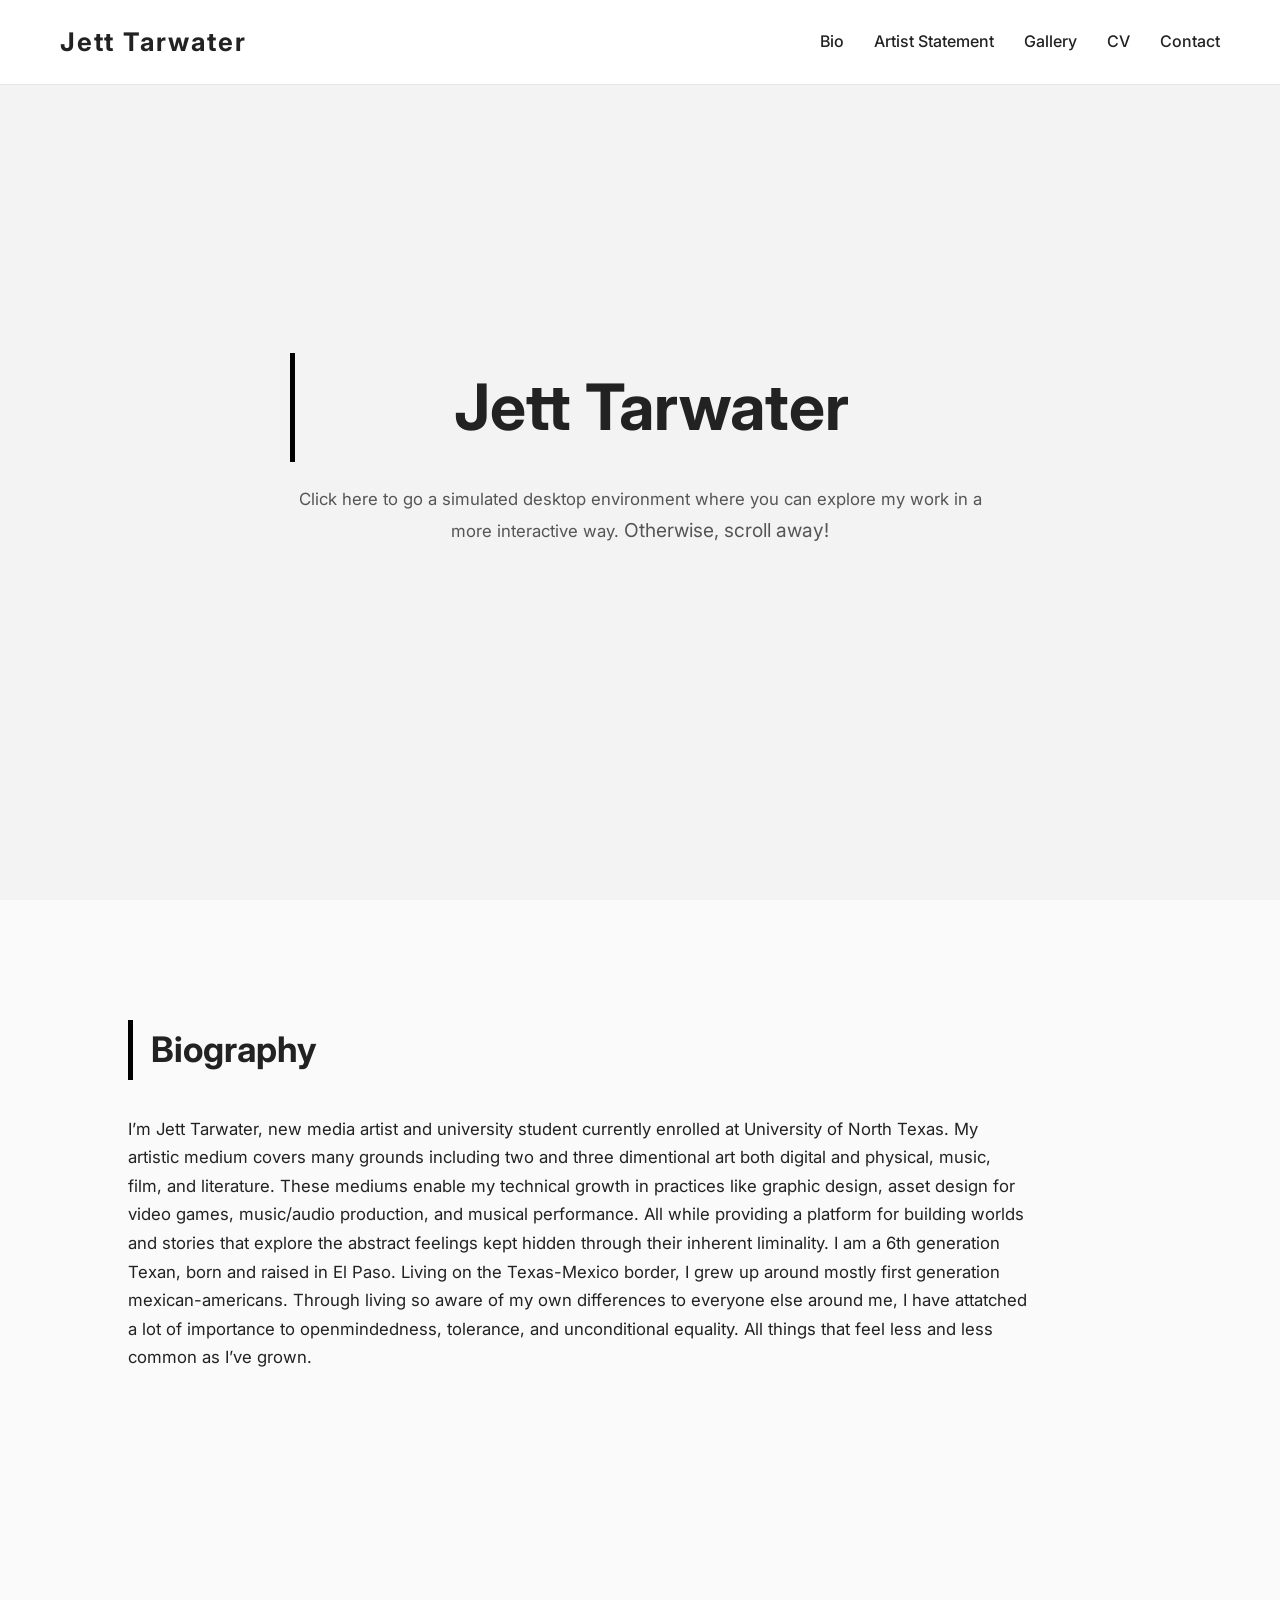
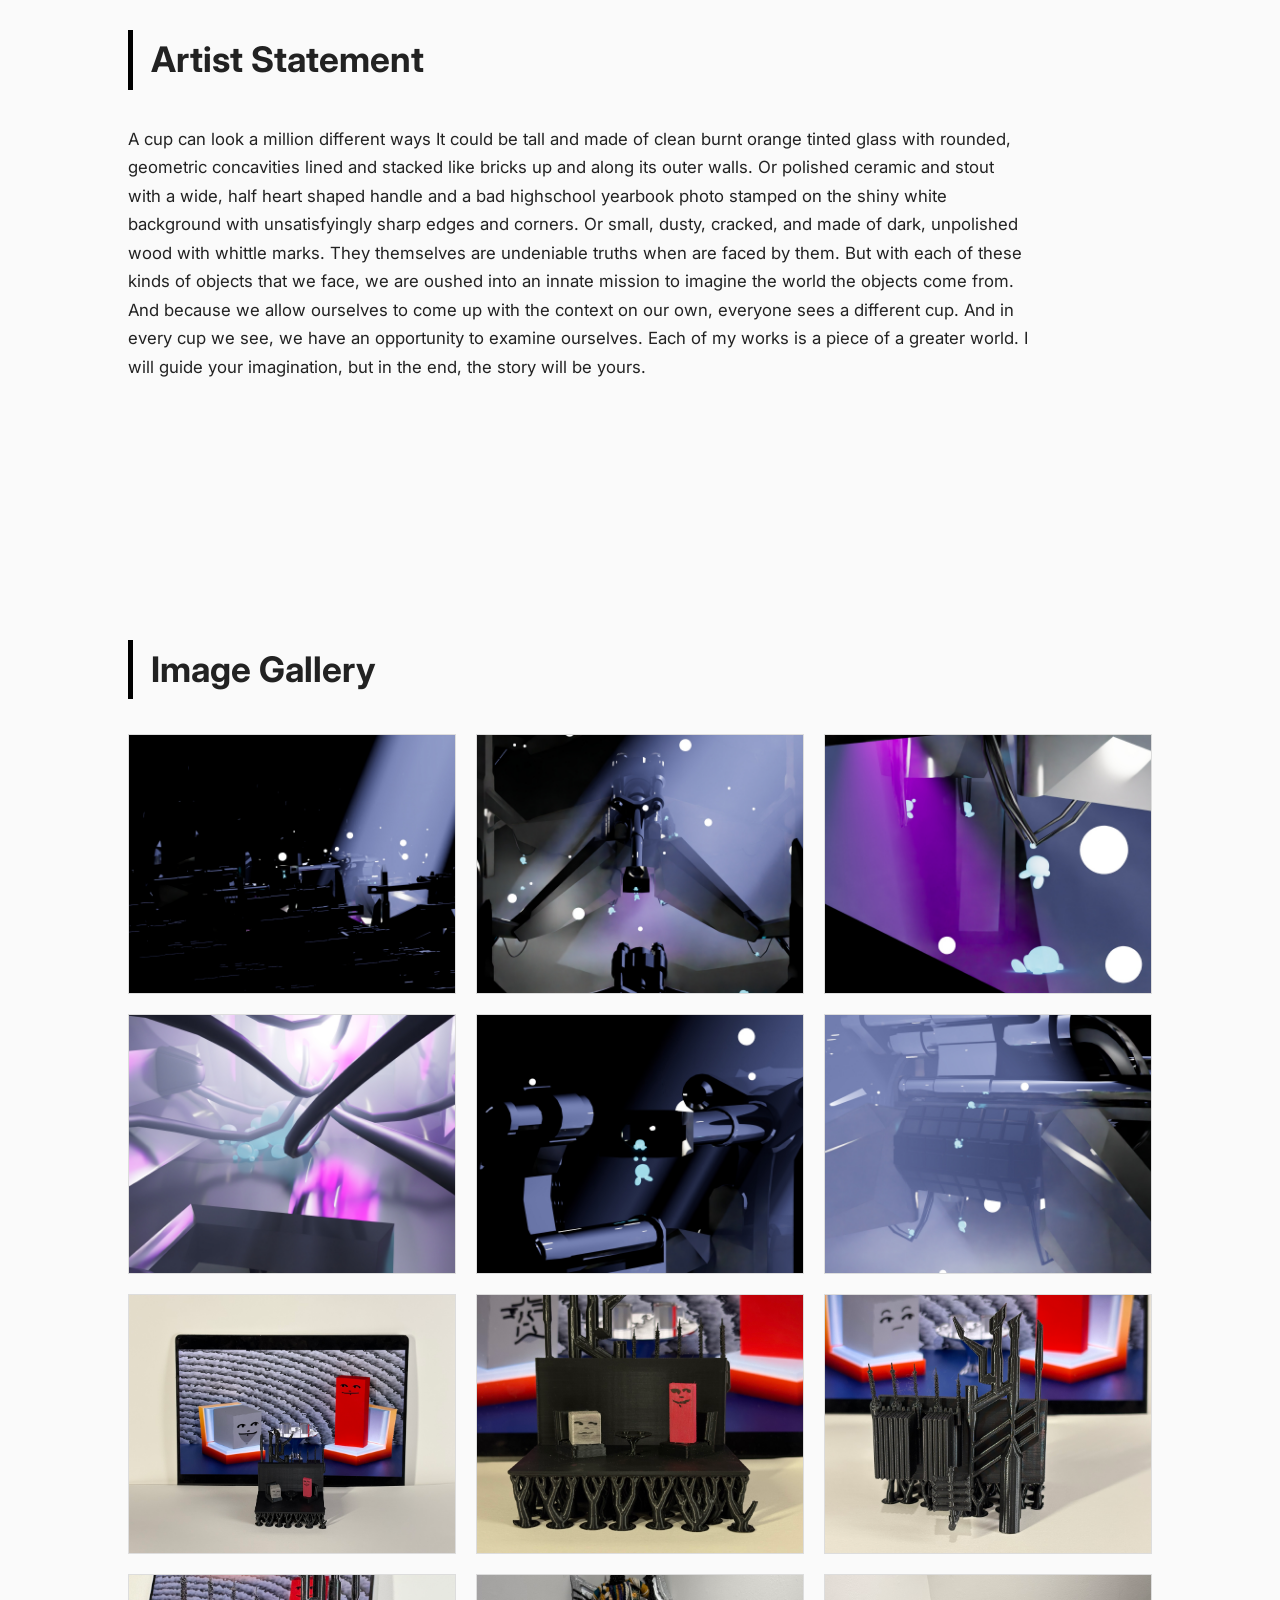
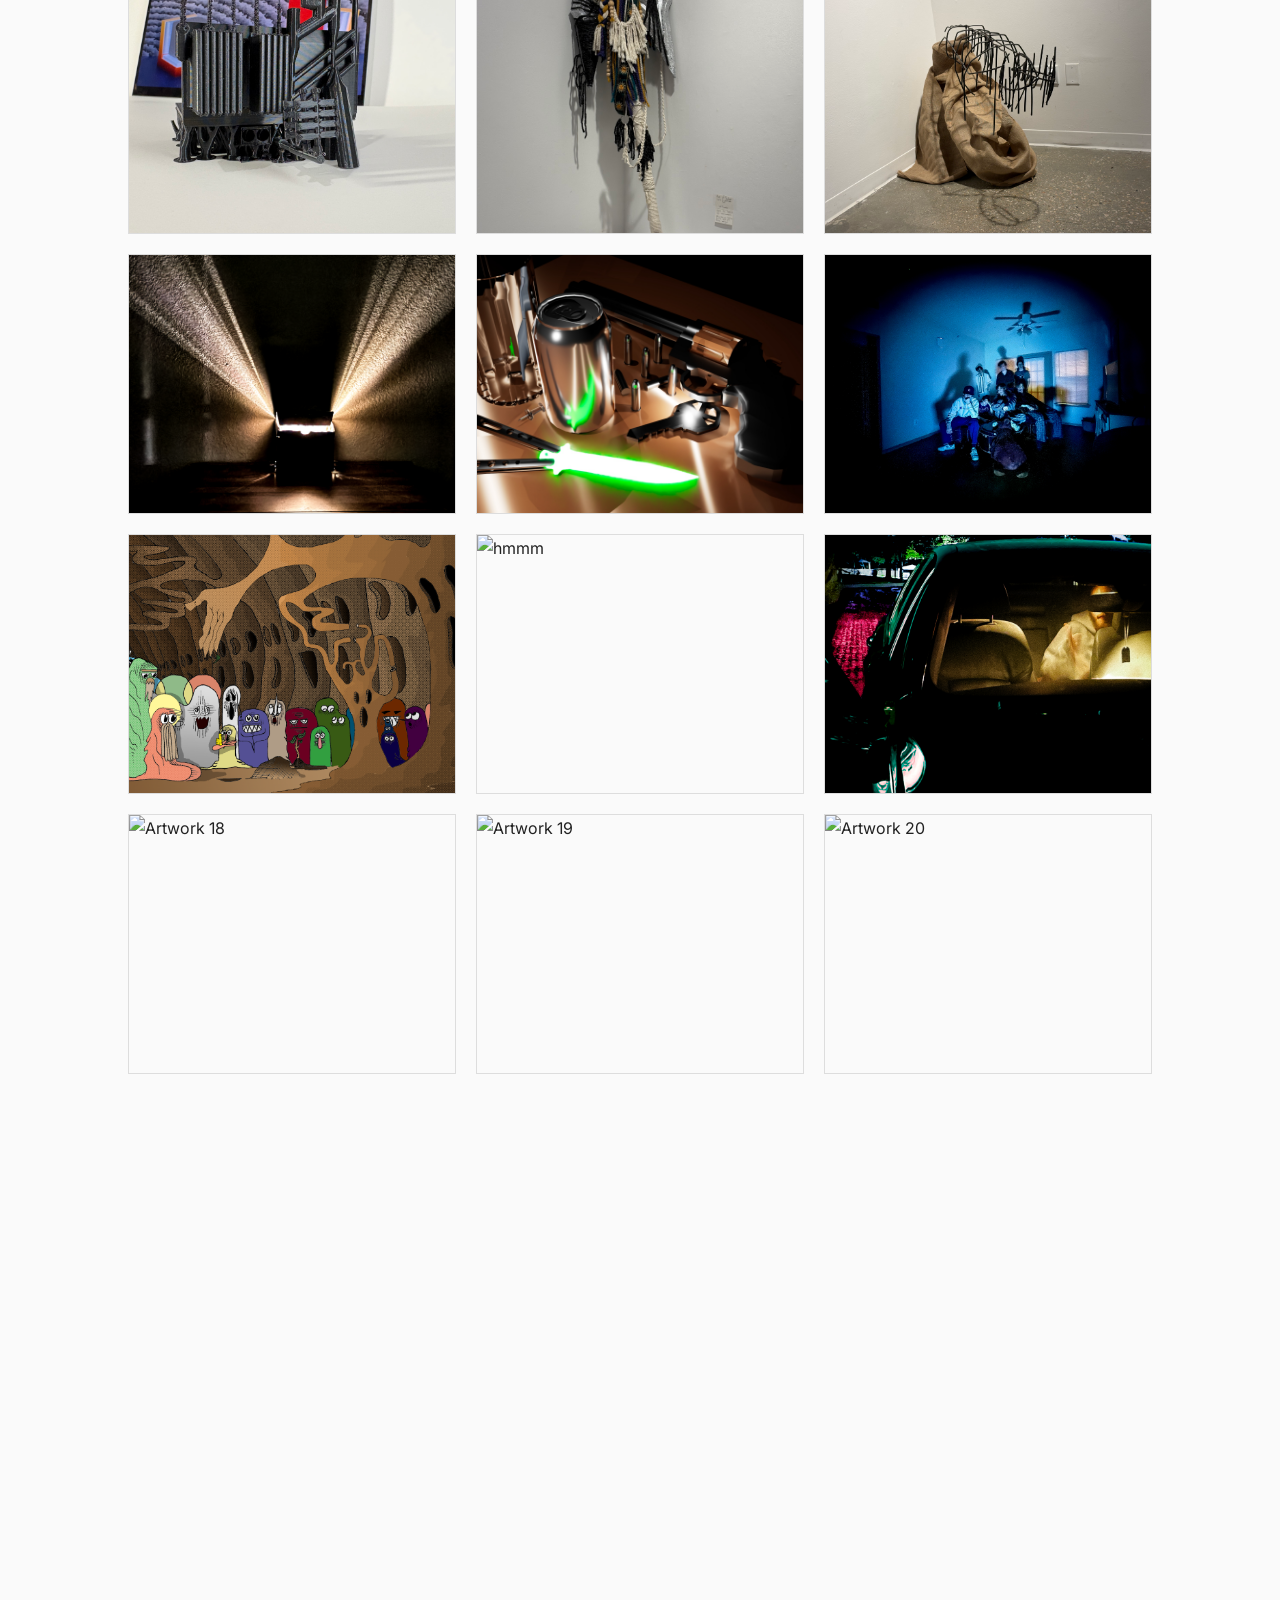
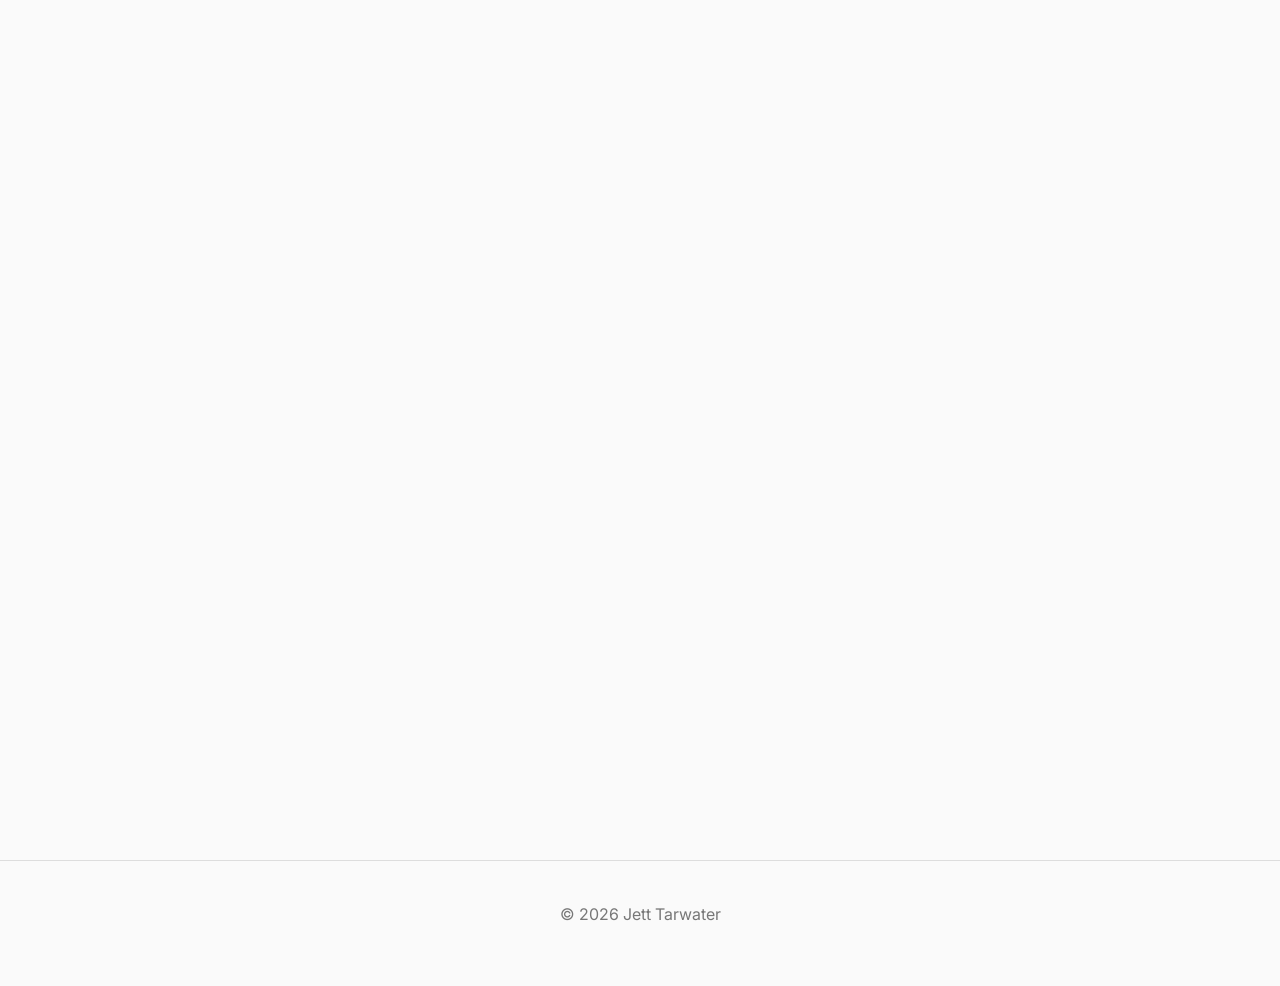
==== commit a1ecf171: "Update index.html" ====
--- a/index.html
+++ b/index.html
@@ -44,6 +44,7 @@
 
         <p>
             <a href="https://jetttarwater.github.io/" class="hidden-link" target="_blank">Click here to go a simulated desktop environment where you can explore my work in a more interactive way.</a> 
+            Otherwise, scroll away!
         </p>
 
     </div>
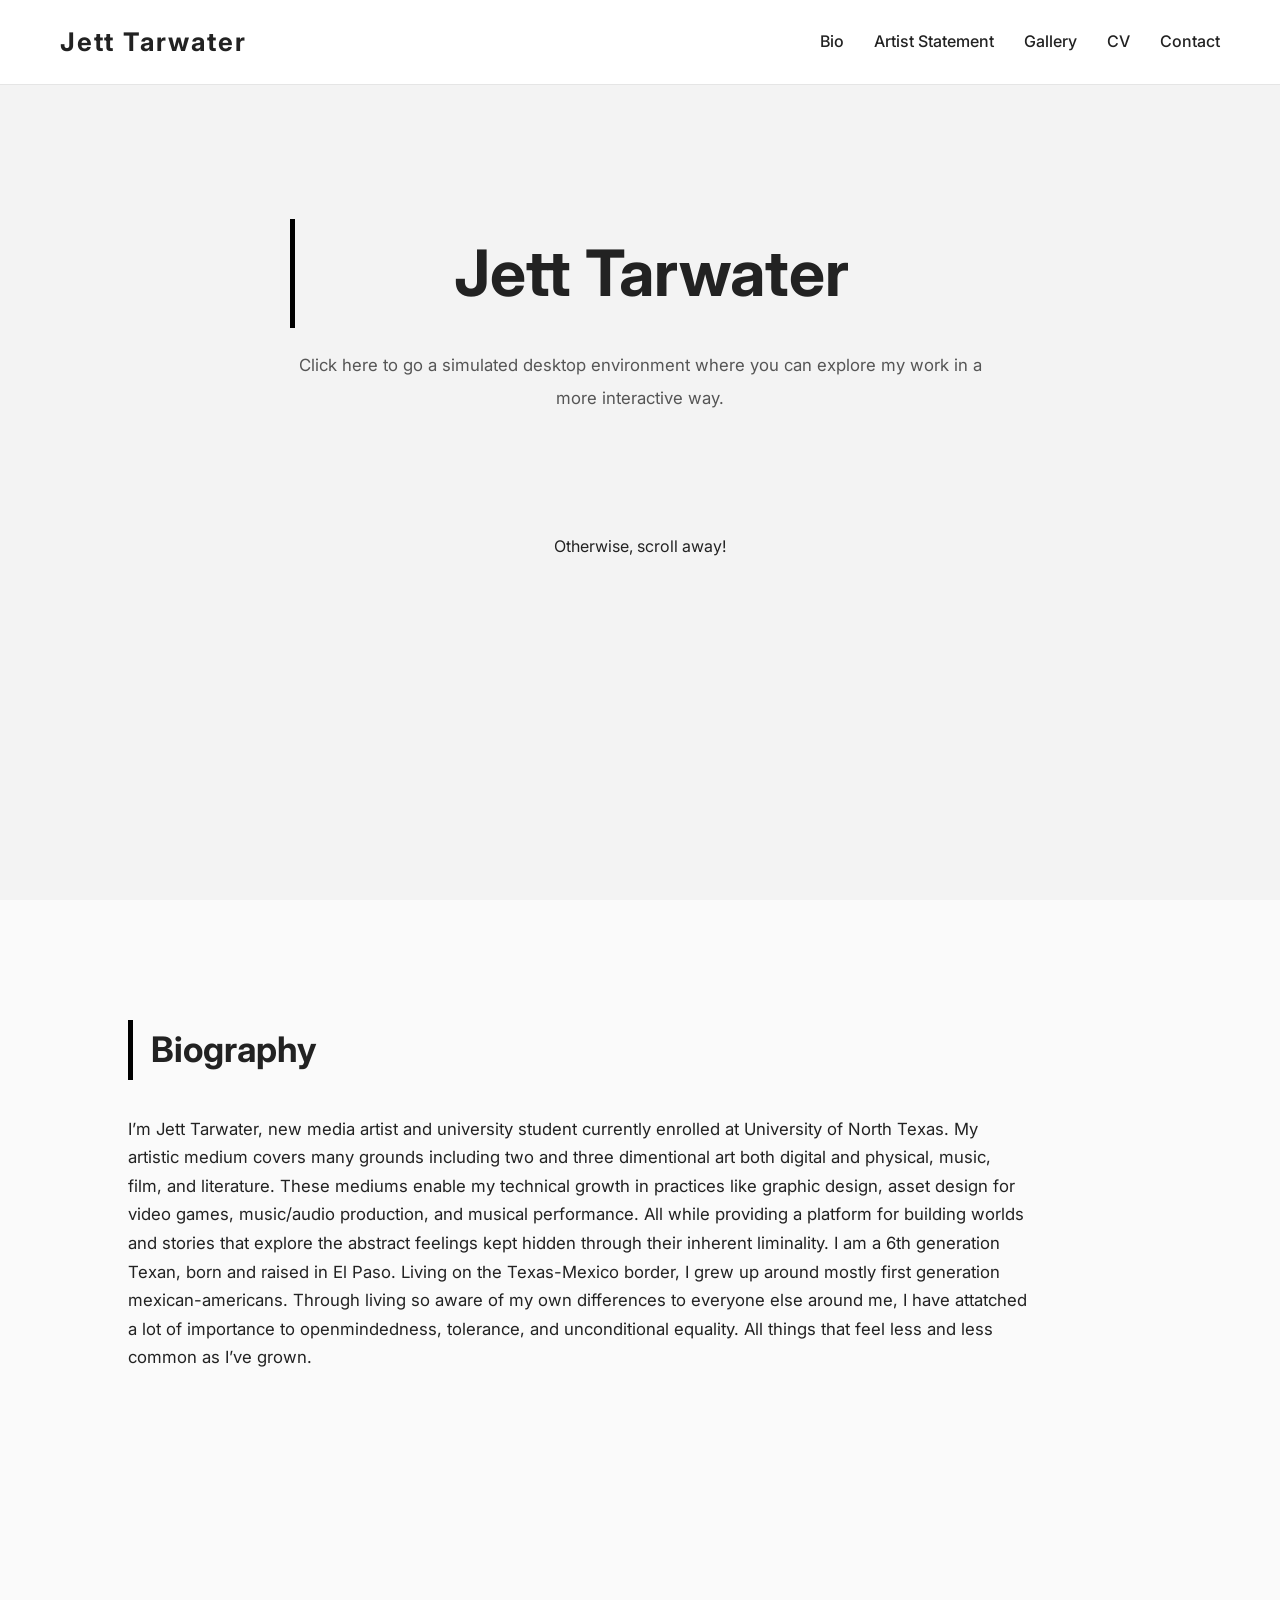
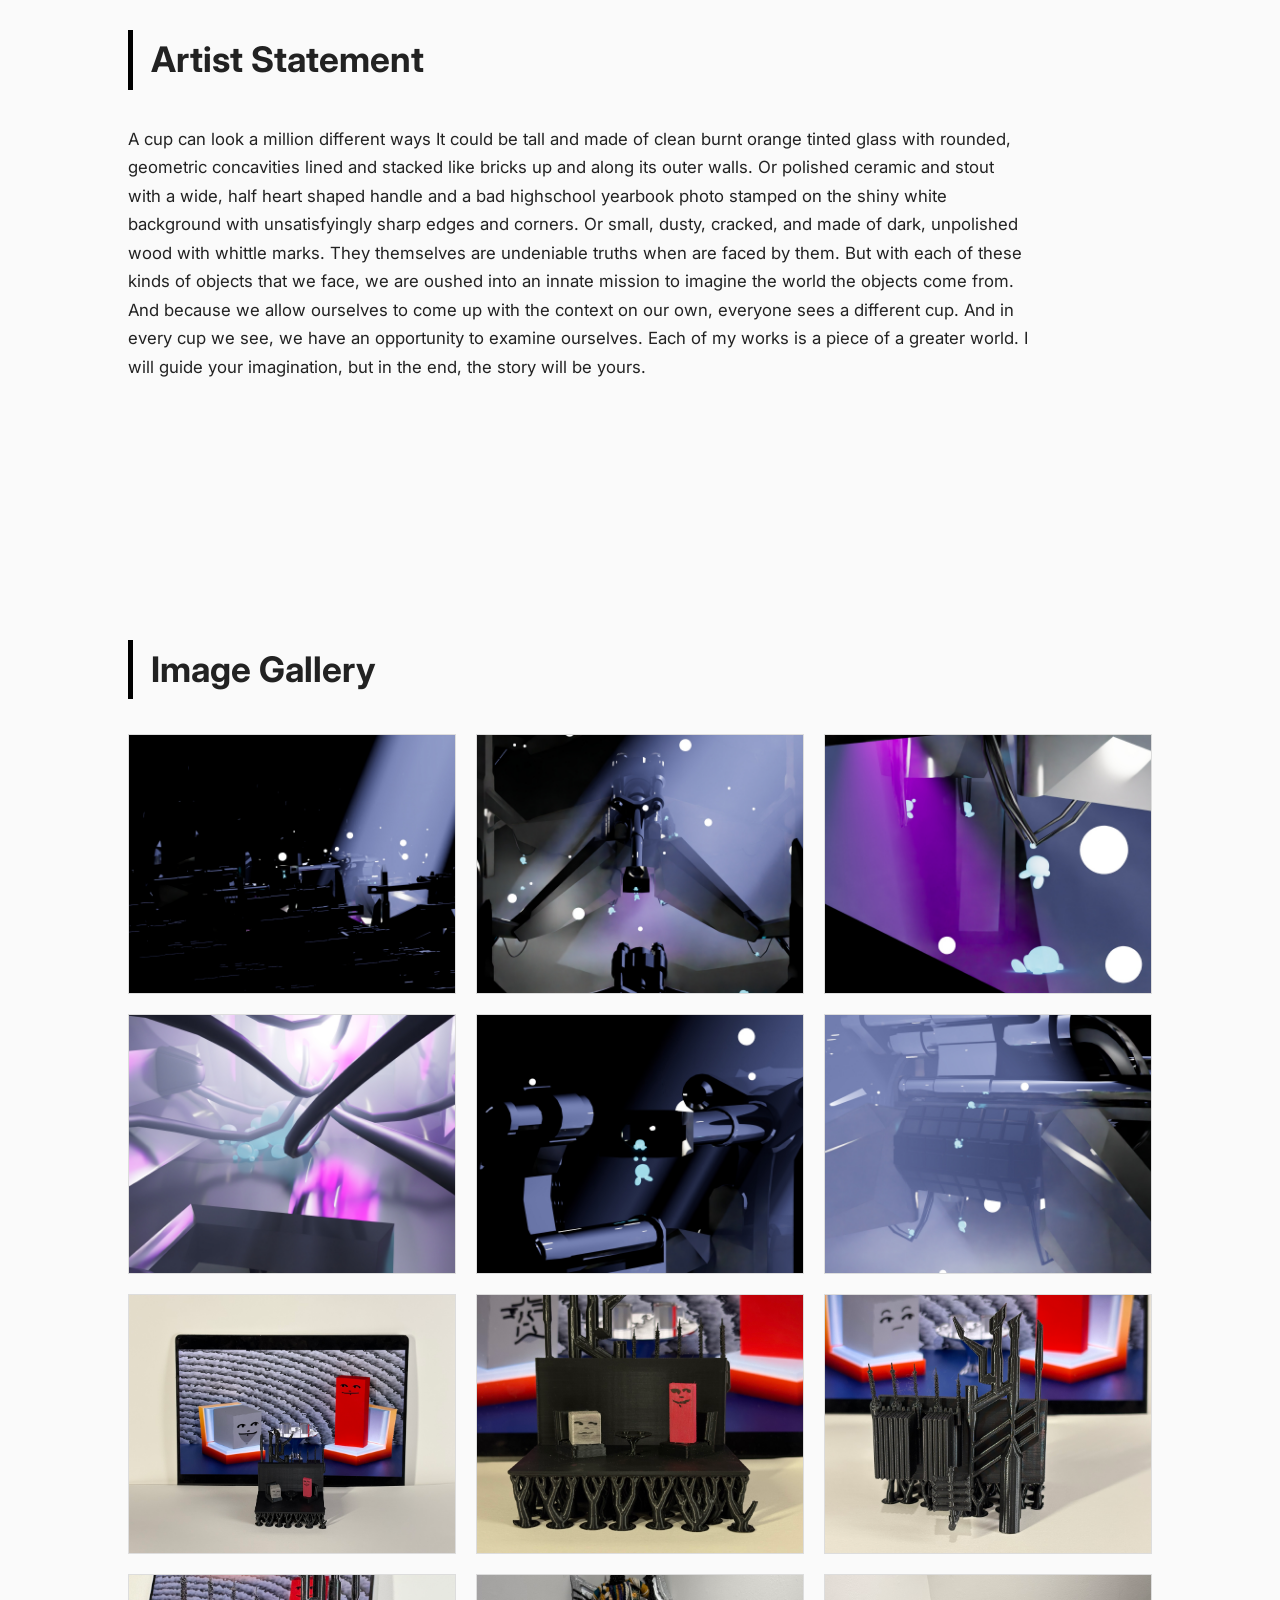
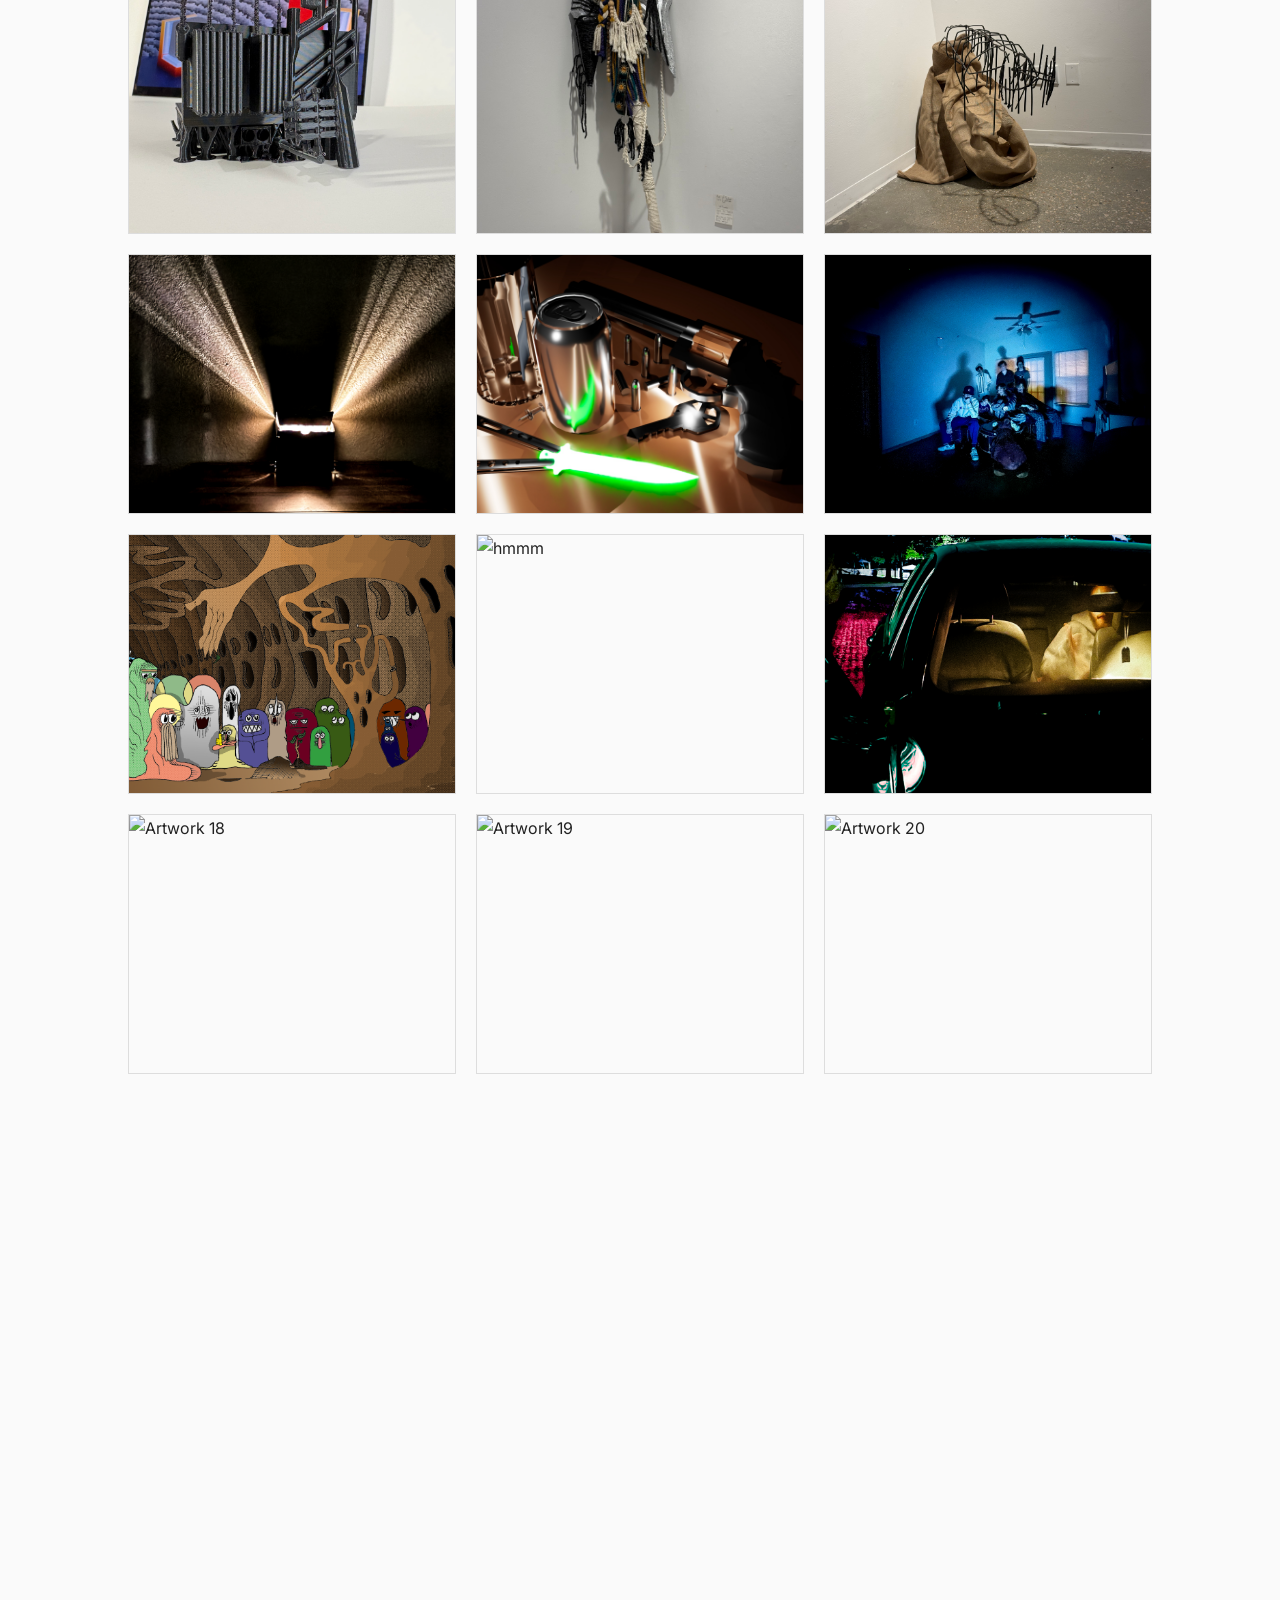
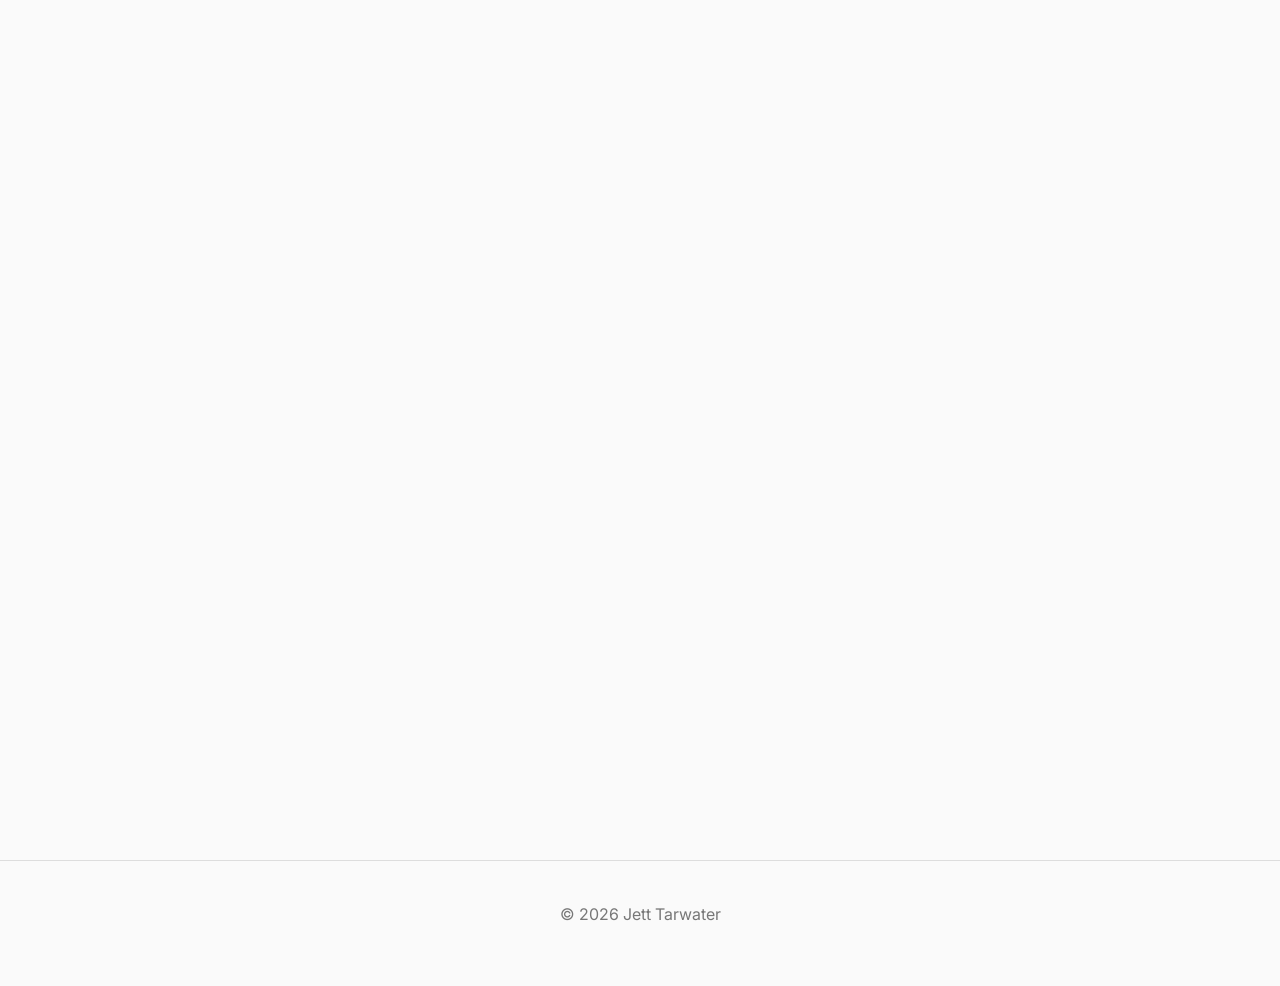
==== commit ede9c46c: "Update index.html" ====
--- a/index.html
+++ b/index.html
@@ -44,7 +44,7 @@
 
         <p>
             <a href="https://jetttarwater.github.io/" class="hidden-link" target="_blank">Click here to go a simulated desktop environment where you can explore my work in a more interactive way.</a> 
-            Otherwise, scroll away!
+            <section>Otherwise, scroll away!</section>
         </p>
 
     </div>
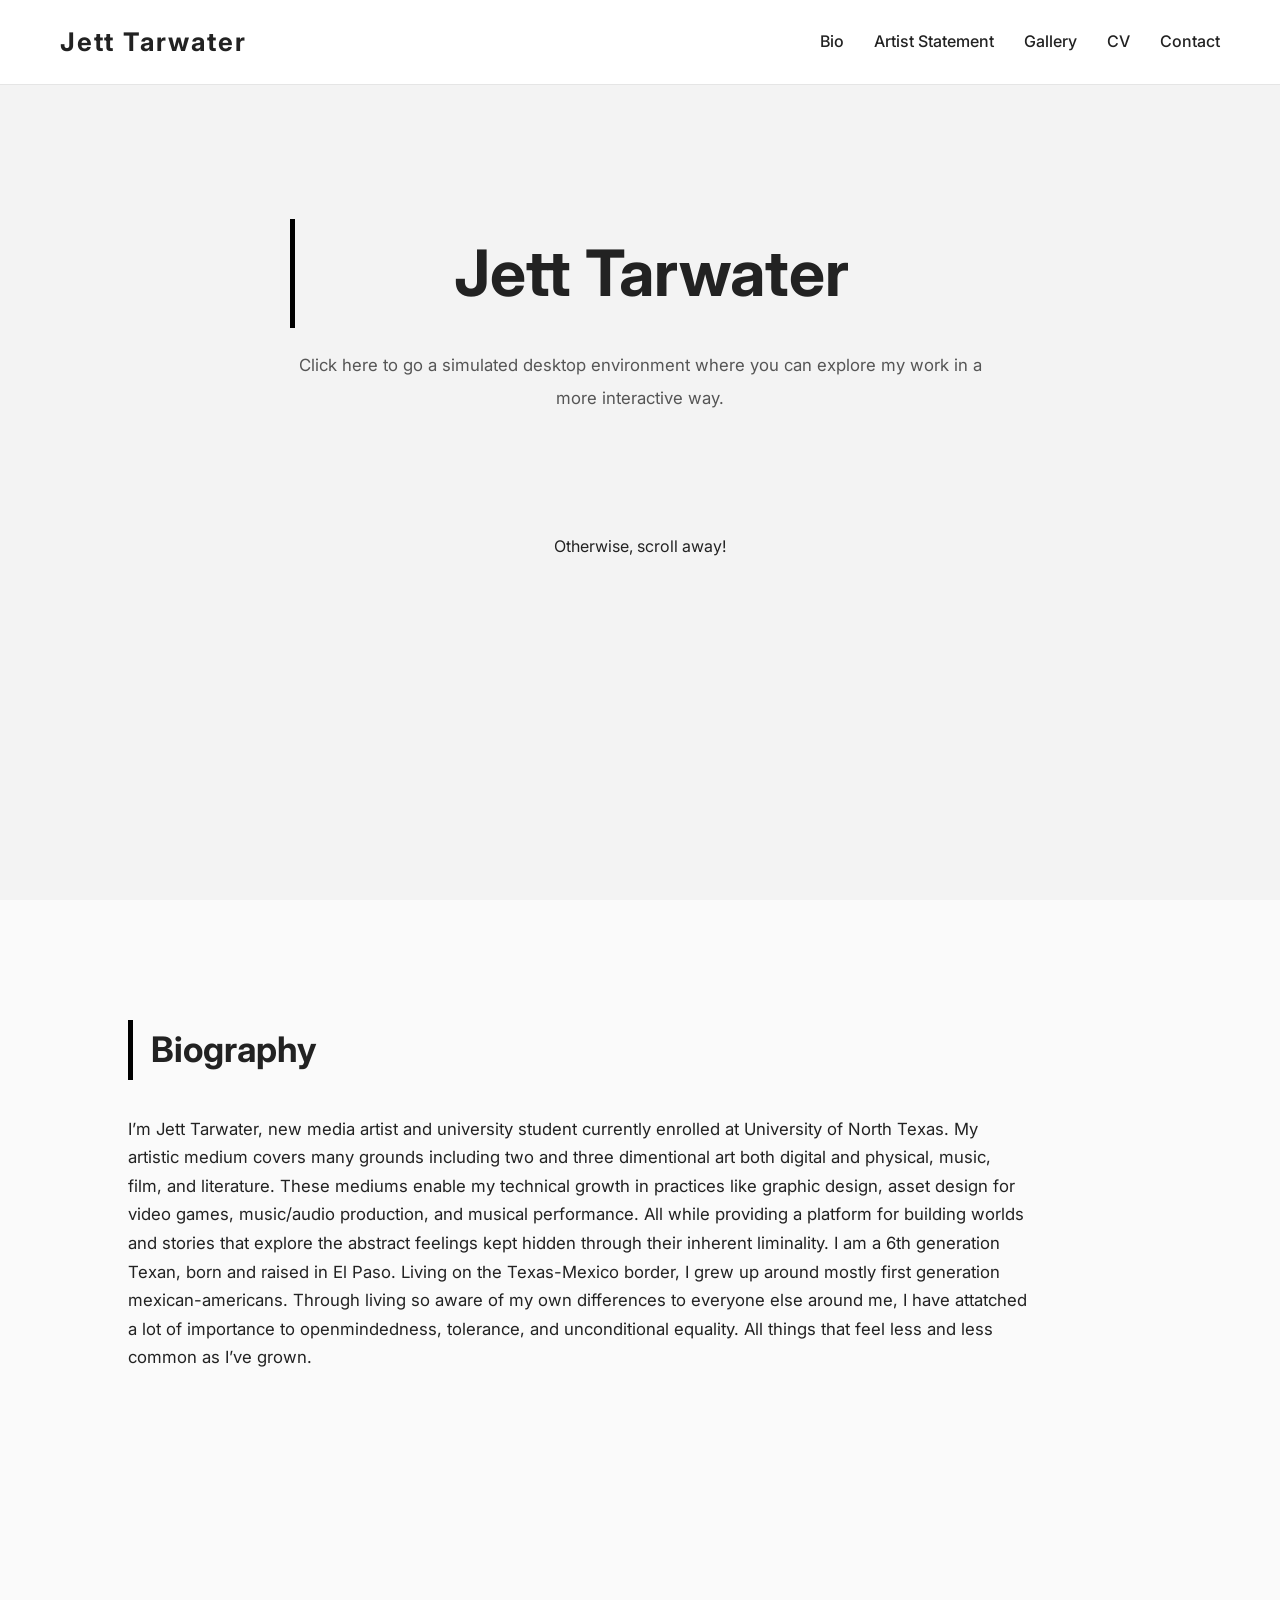
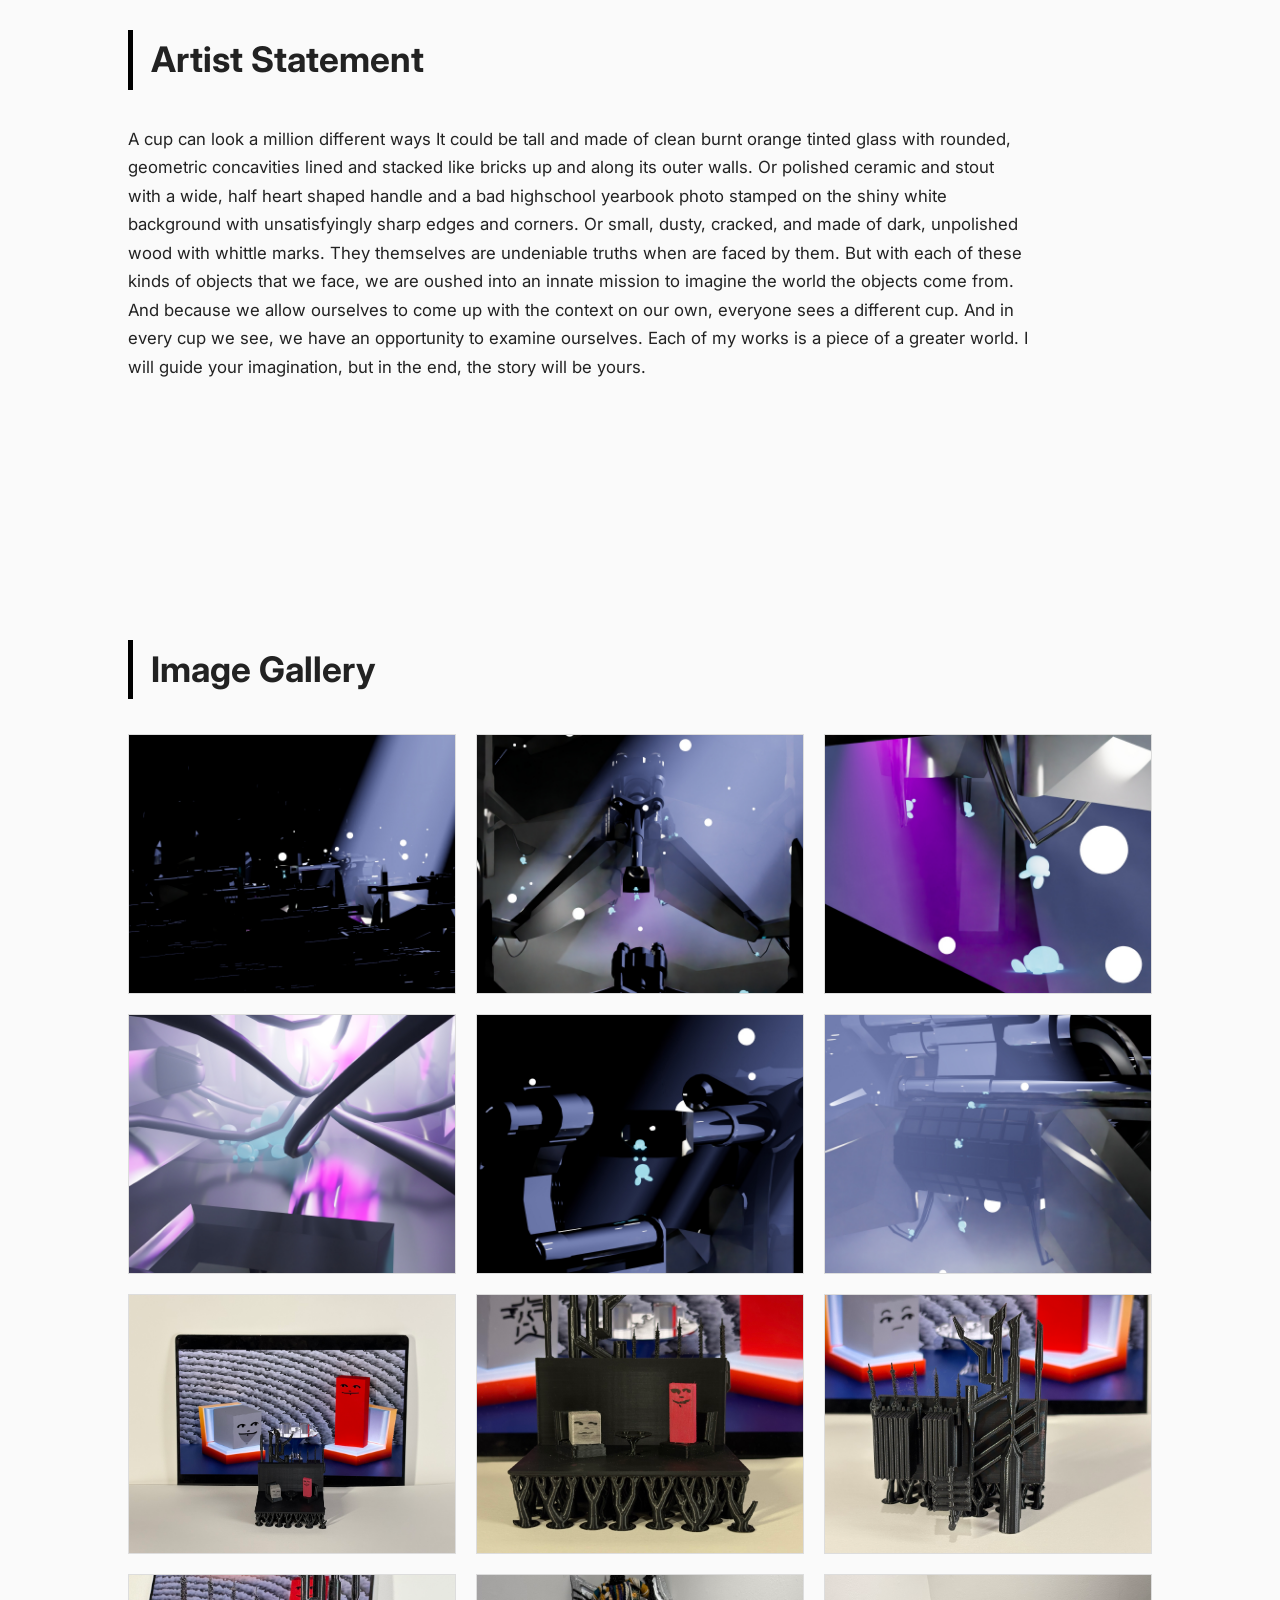
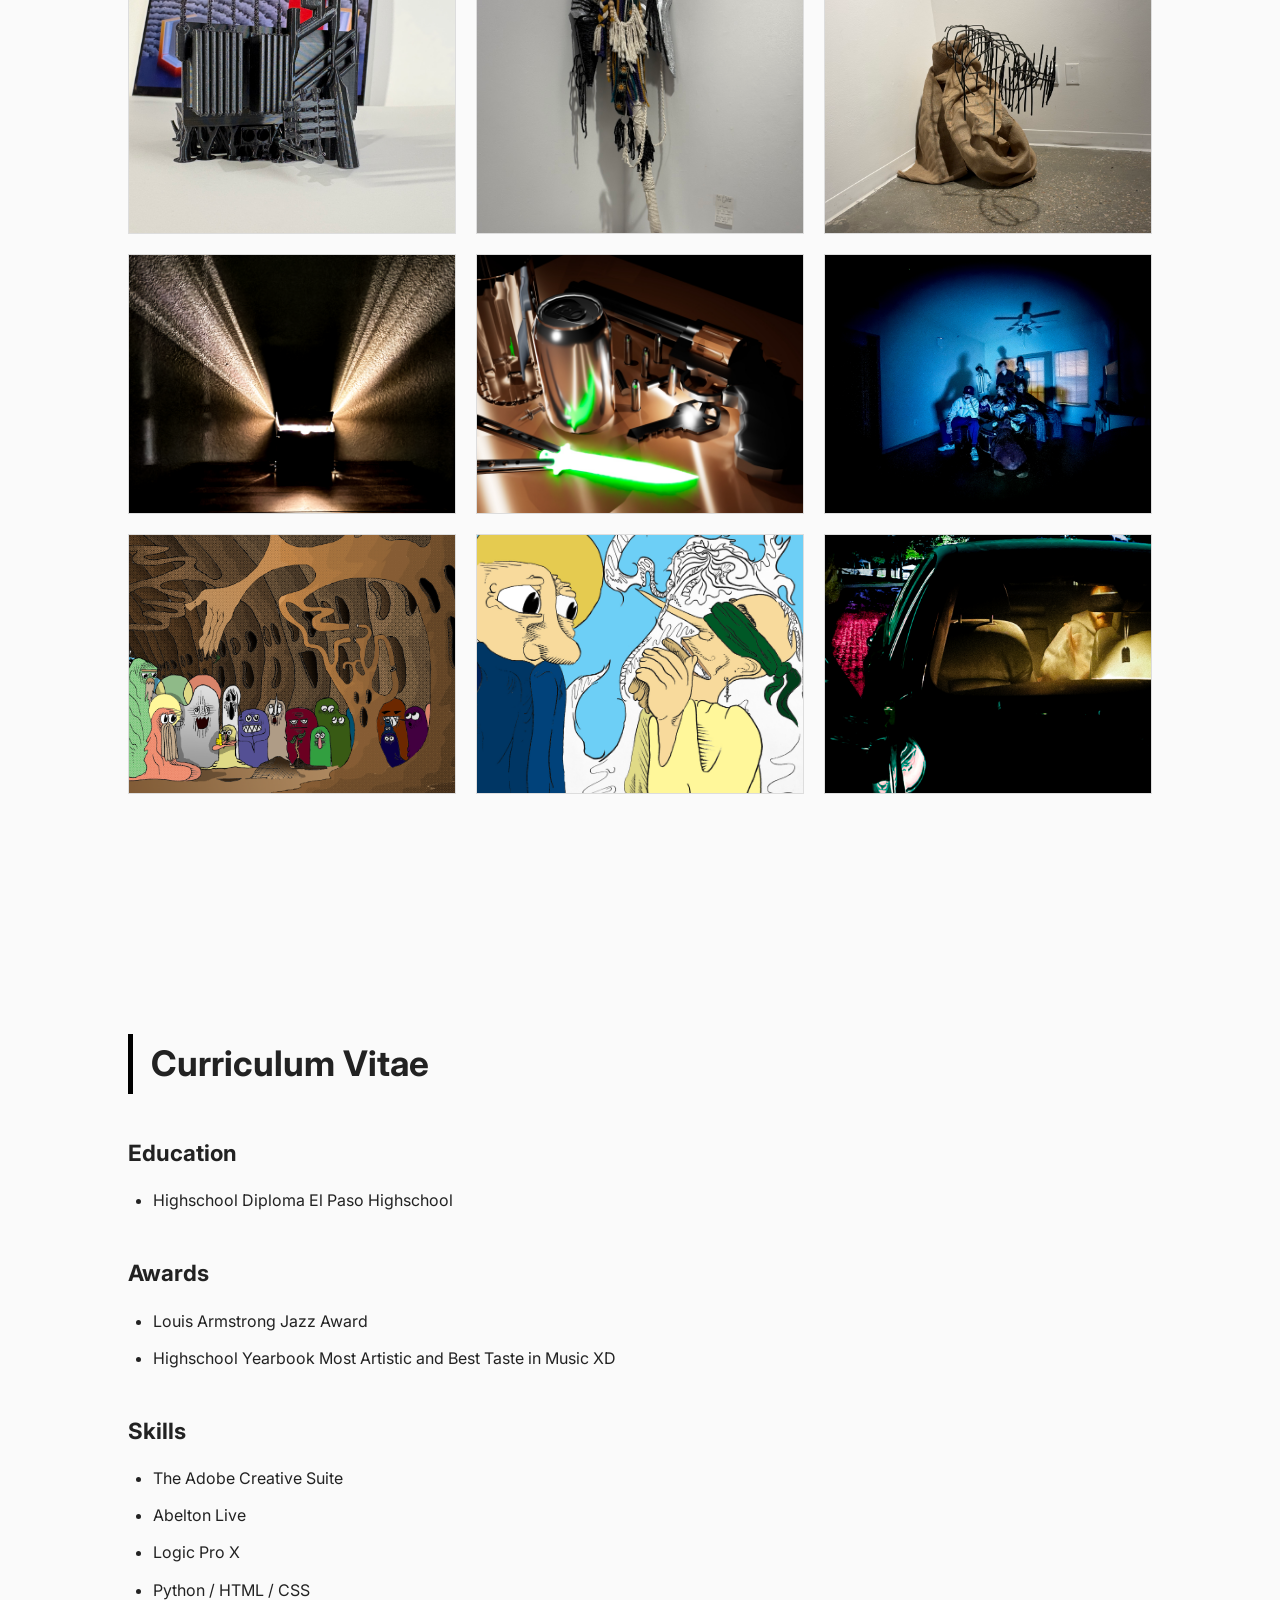
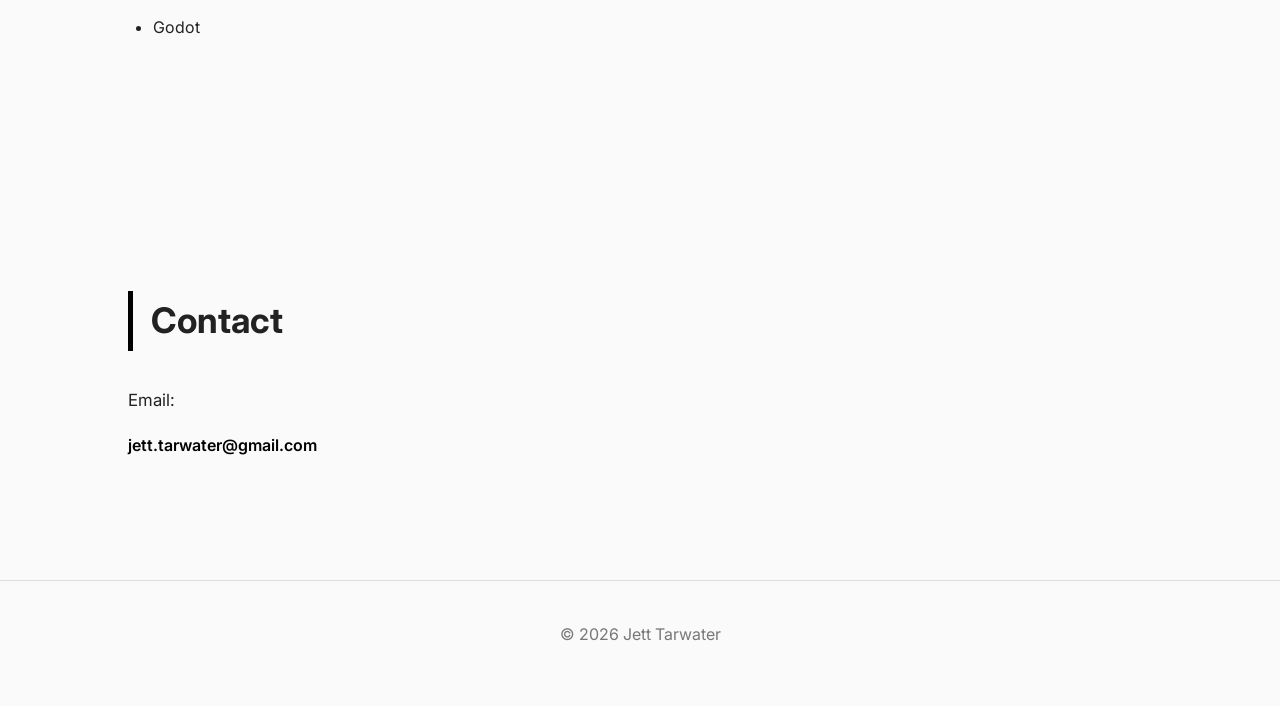
==== commit d163bb10: "Update index.html" ====
--- a/index.html
+++ b/index.html
@@ -144,15 +144,11 @@
 
 <img src="images/another seed sown.jpg" alt="Another Seed Sown">
 
-<img src="images/hmmmm.jpg" alt="hmmm">
+<img src="images/hmmm.jpg" alt="hmmm">
 
 <img src="images/Ry pic.jpg" alt="Meditations on Photoshop">
 
-<img src="images/art18.jpg" alt="Artwork 18">
-
-<img src="images/art19.jpg" alt="Artwork 19">
-
-<img src="images/art20.jpg" alt="Artwork 20">
+
 
 </div>
 
